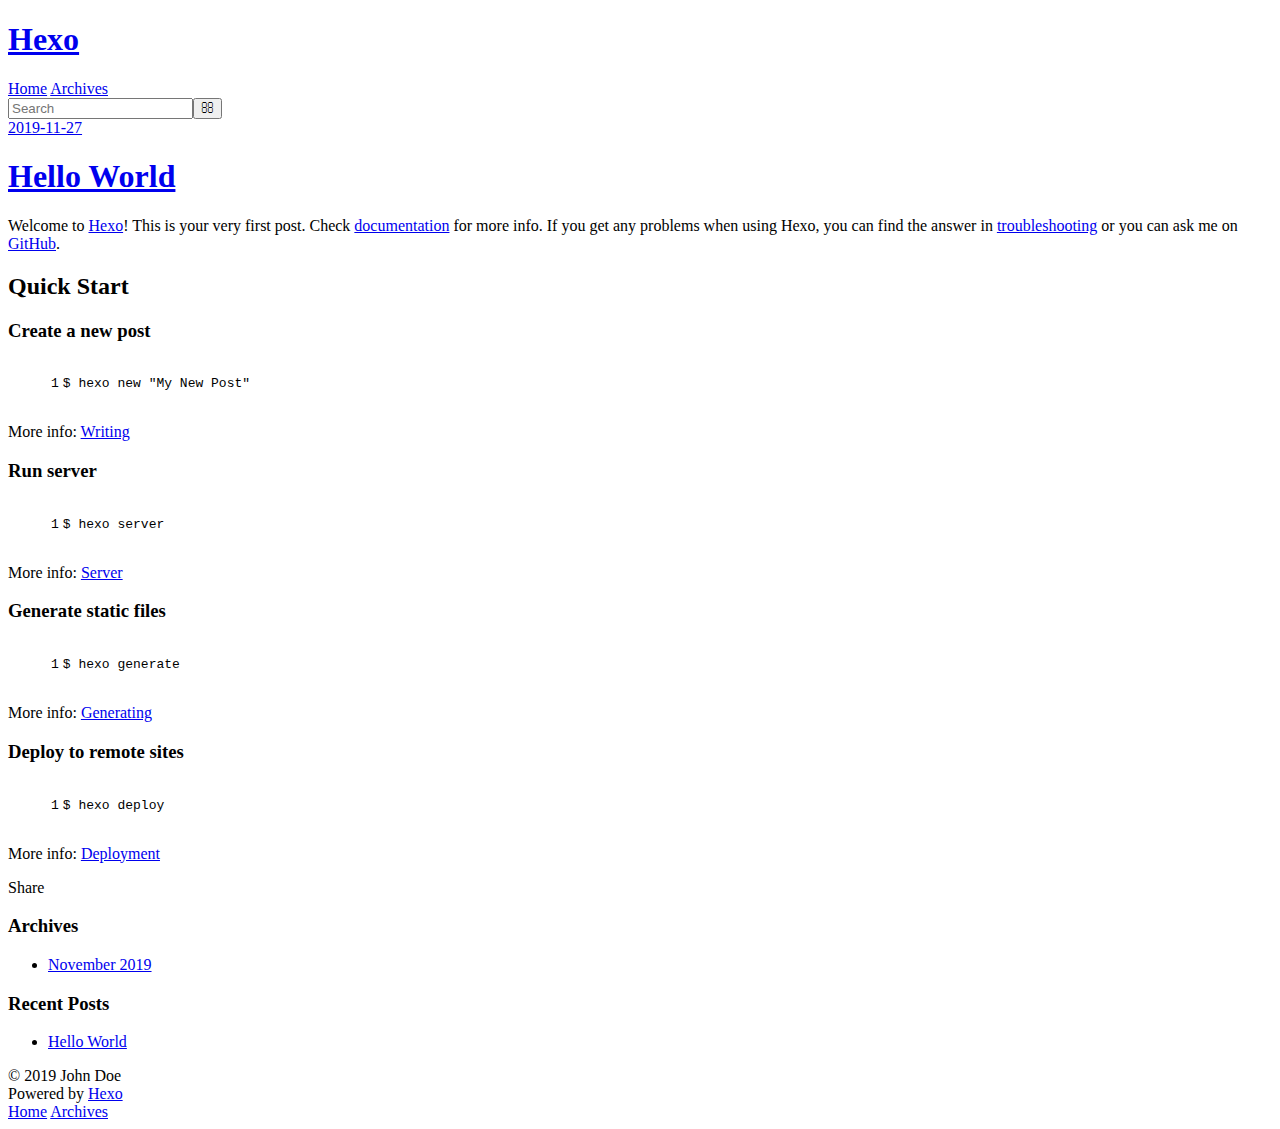
==== index.html @ f7d26cee "Site updated: 2019-11-27 18:33:15" ====
<!DOCTYPE html>
<html>
<head>
  <meta charset="utf-8">
  

  
  <title>Hexo</title>
  <meta name="viewport" content="width=device-width, initial-scale=1, maximum-scale=1">
  <meta property="og:type" content="website">
<meta property="og:title" content="Hexo">
<meta property="og:url" content="http:&#x2F;&#x2F;yoursite.com&#x2F;index.html">
<meta property="og:site_name" content="Hexo">
<meta property="og:locale" content="en">
<meta name="twitter:card" content="summary">
  
    <link rel="alternate" href="/atom.xml" title="Hexo" type="application/atom+xml">
  
  
    <link rel="icon" href="/favicon.png">
  
  
    <link href="//fonts.googleapis.com/css?family=Source+Code+Pro" rel="stylesheet" type="text/css">
  
  <link rel="stylesheet" href="/css/style.css">
</head>

<body>
  <div id="container">
    <div id="wrap">
      <header id="header">
  <div id="banner"></div>
  <div id="header-outer" class="outer">
    <div id="header-title" class="inner">
      <h1 id="logo-wrap">
        <a href="/" id="logo">Hexo</a>
      </h1>
      
    </div>
    <div id="header-inner" class="inner">
      <nav id="main-nav">
        <a id="main-nav-toggle" class="nav-icon"></a>
        
          <a class="main-nav-link" href="/">Home</a>
        
          <a class="main-nav-link" href="/archives">Archives</a>
        
      </nav>
      <nav id="sub-nav">
        
          <a id="nav-rss-link" class="nav-icon" href="/atom.xml" title="RSS Feed"></a>
        
        <a id="nav-search-btn" class="nav-icon" title="Search"></a>
      </nav>
      <div id="search-form-wrap">
        <form action="//google.com/search" method="get" accept-charset="UTF-8" class="search-form"><input type="search" name="q" class="search-form-input" placeholder="Search"><button type="submit" class="search-form-submit">&#xF002;</button><input type="hidden" name="sitesearch" value="http://yoursite.com"></form>
      </div>
    </div>
  </div>
</header>
      <div class="outer">
        <section id="main">
  
    <article id="post-hello-world" class="article article-type-post" itemscope itemprop="blogPost">
  <div class="article-meta">
    <a href="/2019/11/27/hello-world/" class="article-date">
  <time datetime="2019-11-27T10:10:55.042Z" itemprop="datePublished">2019-11-27</time>
</a>
    
  </div>
  <div class="article-inner">
    
    
      <header class="article-header">
        
  
    <h1 itemprop="name">
      <a class="article-title" href="/2019/11/27/hello-world/">Hello World</a>
    </h1>
  

      </header>
    
    <div class="article-entry" itemprop="articleBody">
      
        <p>Welcome to <a href="https://hexo.io/" target="_blank" rel="noopener">Hexo</a>! This is your very first post. Check <a href="https://hexo.io/docs/" target="_blank" rel="noopener">documentation</a> for more info. If you get any problems when using Hexo, you can find the answer in <a href="https://hexo.io/docs/troubleshooting.html" target="_blank" rel="noopener">troubleshooting</a> or you can ask me on <a href="https://github.com/hexojs/hexo/issues" target="_blank" rel="noopener">GitHub</a>.</p>
<h2 id="Quick-Start"><a href="#Quick-Start" class="headerlink" title="Quick Start"></a>Quick Start</h2><h3 id="Create-a-new-post"><a href="#Create-a-new-post" class="headerlink" title="Create a new post"></a>Create a new post</h3><figure class="highlight bash"><table><tr><td class="gutter"><pre><span class="line">1</span></pre></td><td class="code"><pre><span class="line">$ hexo new <span class="string">"My New Post"</span></span></pre></td></tr></table></figure>

<p>More info: <a href="https://hexo.io/docs/writing.html" target="_blank" rel="noopener">Writing</a></p>
<h3 id="Run-server"><a href="#Run-server" class="headerlink" title="Run server"></a>Run server</h3><figure class="highlight bash"><table><tr><td class="gutter"><pre><span class="line">1</span></pre></td><td class="code"><pre><span class="line">$ hexo server</span></pre></td></tr></table></figure>

<p>More info: <a href="https://hexo.io/docs/server.html" target="_blank" rel="noopener">Server</a></p>
<h3 id="Generate-static-files"><a href="#Generate-static-files" class="headerlink" title="Generate static files"></a>Generate static files</h3><figure class="highlight bash"><table><tr><td class="gutter"><pre><span class="line">1</span></pre></td><td class="code"><pre><span class="line">$ hexo generate</span></pre></td></tr></table></figure>

<p>More info: <a href="https://hexo.io/docs/generating.html" target="_blank" rel="noopener">Generating</a></p>
<h3 id="Deploy-to-remote-sites"><a href="#Deploy-to-remote-sites" class="headerlink" title="Deploy to remote sites"></a>Deploy to remote sites</h3><figure class="highlight bash"><table><tr><td class="gutter"><pre><span class="line">1</span></pre></td><td class="code"><pre><span class="line">$ hexo deploy</span></pre></td></tr></table></figure>

<p>More info: <a href="https://hexo.io/docs/one-command-deployment.html" target="_blank" rel="noopener">Deployment</a></p>

      
    </div>
    <footer class="article-footer">
      <a data-url="http://yoursite.com/2019/11/27/hello-world/" data-id="ck3h5hi0y0000ogti5oba0k77" class="article-share-link">Share</a>
      
      
    </footer>
  </div>
  
</article>


  


</section>
        
          <aside id="sidebar">
  
    

  
    

  
    
  
    
  <div class="widget-wrap">
    <h3 class="widget-title">Archives</h3>
    <div class="widget">
      <ul class="archive-list"><li class="archive-list-item"><a class="archive-list-link" href="/archives/2019/11/">November 2019</a></li></ul>
    </div>
  </div>


  
    
  <div class="widget-wrap">
    <h3 class="widget-title">Recent Posts</h3>
    <div class="widget">
      <ul>
        
          <li>
            <a href="/2019/11/27/hello-world/">Hello World</a>
          </li>
        
      </ul>
    </div>
  </div>

  
</aside>
        
      </div>
      <footer id="footer">
  
  <div class="outer">
    <div id="footer-info" class="inner">
      &copy; 2019 John Doe<br>
      Powered by <a href="http://hexo.io/" target="_blank">Hexo</a>
    </div>
  </div>
</footer>
    </div>
    <nav id="mobile-nav">
  
    <a href="/" class="mobile-nav-link">Home</a>
  
    <a href="/archives" class="mobile-nav-link">Archives</a>
  
</nav>
    

<script src="//ajax.googleapis.com/ajax/libs/jquery/2.0.3/jquery.min.js"></script>


  <link rel="stylesheet" href="/fancybox/jquery.fancybox.css">
  <script src="/fancybox/jquery.fancybox.pack.js"></script>


<script src="/js/script.js"></script>



  </div>
</body>
</html>
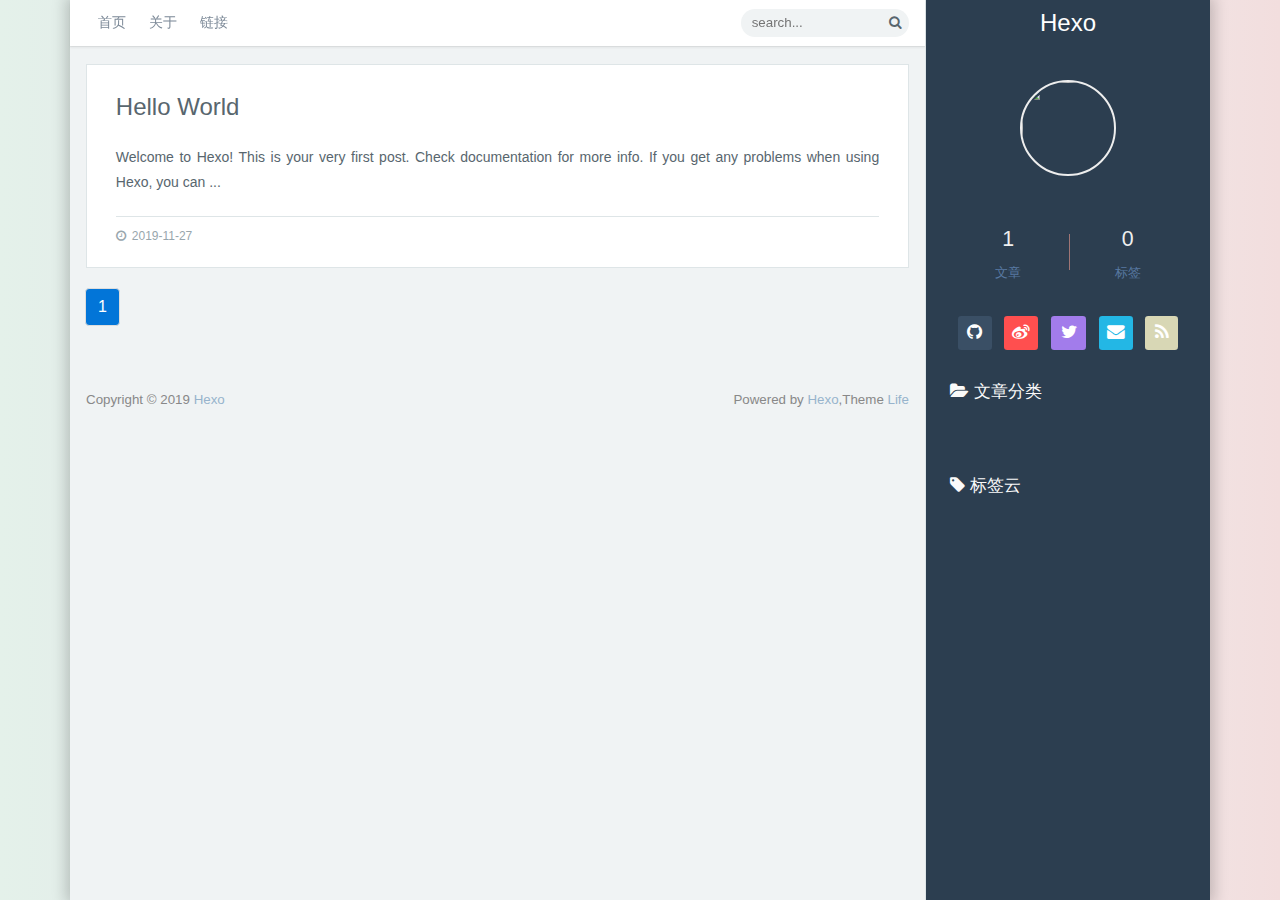
==== commit 5ae87227: "Site updated: 2019-11-27 18:50:11" ====
--- a/index.html
+++ b/index.html
@@ -1,187 +1,234 @@
-<!DOCTYPE html>
-<html>
+
+
+
+
+
+
+
+
+
+
+
+
+
+
+
+<!doctype html>
+<html lang="en">
 <head>
-  <meta charset="utf-8">
-  
-
-  
+  <meta charset="UTF-8">
+  <meta http-equiv="X-UA-Compatible" content="IE=edge, chrome=1">
+  <meta name="renderer" content="webkit">
+  <meta name="viewport" content="width=device-width, initial-scale=1, maximum-scale=1, shrink-to-fit=no", user-scalable=no">
   <title>Hexo</title>
-  <meta name="viewport" content="width=device-width, initial-scale=1, maximum-scale=1">
-  <meta property="og:type" content="website">
-<meta property="og:title" content="Hexo">
-<meta property="og:url" content="http:&#x2F;&#x2F;yoursite.com&#x2F;index.html">
-<meta property="og:site_name" content="Hexo">
-<meta property="og:locale" content="en">
-<meta name="twitter:card" content="summary">
-  
-    <link rel="alternate" href="/atom.xml" title="Hexo" type="application/atom+xml">
-  
-  
-    <link rel="icon" href="/favicon.png">
-  
-  
-    <link href="//fonts.googleapis.com/css?family=Source+Code+Pro" rel="stylesheet" type="text/css">
-  
-  <link rel="stylesheet" href="/css/style.css">
+  <link rel="shortcut icon" href="">
+  
+    
+    
+      <link rel="stylesheet" href="/css/bootstrap.min.css">
+    
+      <link rel="stylesheet" href="/css/font-awesome.min.css">
+    
+      <link rel="stylesheet" href="/css/atom-one-dark.css">
+    
+      <link rel="stylesheet" href="/css/jquery.fancybox.css">
+    
+      <link rel="stylesheet" href="/css/nprogress.min.css">
+    
+      <link rel="stylesheet" href="/css/valine.css">
+    
+      <link rel="stylesheet" href="/css/life.css">
+    
+  
+
+  
+
+  <!-- jQuery first, then Tether, then Bootstrap JS. -->
+  
+  
+  
+    <script src="/js/jquery-2.2.4.min.js"></script>
+  
+    <script src="https://cdn1.lncld.net/static/js/3.1.0/av-min.js"></script>
+  
+    <script src="/js/jquery.pjax.js"></script>
+  
+    <script src="/js/nprogress.min.js"></script>
+  
+    <script src="/js/tether.min.js"></script>
+  
+    <script src="/js/bootstrap.min.js"></script>
+  
+    <script src="/js/highlight.min.js"></script>
+  
+    <script src="/js/highlightjs-line-numbers.min.js"></script>
+  
+    <script src="/js/jquery.fancybox.js"></script>
+  
+    <script src="/js/jquery.qrcode.min.js"></script>
+  
+    <script src="/js/Valine.min.js"></script>
+  
+  
 </head>
-
 <body>
-  <div id="container">
-    <div id="wrap">
-      <header id="header">
-  <div id="banner"></div>
-  <div id="header-outer" class="outer">
-    <div id="header-title" class="inner">
-      <h1 id="logo-wrap">
-        <a href="/" id="logo">Hexo</a>
-      </h1>
-      
+<script>AV.init({appId:'',appKey:''});</script>
+<script type="text/javascript">
+      var config = {
+            ClasS: 'Counter',
+            el:'.views',
+            elP: '.views-post'
+      }
+</script>
+<div class="container">
+    <div class="row blog-box-shadow">
+        <!--博客主栏开始-->
+        <div class="col-xl-9 col-lg-12 blog-main" id="pjax-box">
+            <header class="blog-header">
+                <a href="http://yoursite.com" class="blog-header-mobile-title">Hexo</a>
+                <a href="javascript:;" target="_blank" rel="noopener" class="blog-header-navbar-btn"><i class="fa fa-bars"></i></a>
+                <nav class="blog-header-navbar blog-header-fixed">
+                    <ul class="blog-navbar-links">
+                        
+                          <li class="blog-nav-item"><a href="/" class="transition">首页</a></li>
+                        
+                          <li class="blog-nav-item"><a href="/about/" class="transition">关于</a></li>
+                        
+                          <li class="blog-nav-item"><a href="/links/" class="transition">链接</a></li>
+                        
+                        <div class="blog-navbar-right">
+                            <form action="">
+                                <div class="input-group">
+                                    <input type="text" class="blog-header-search" placeholder="search...">
+                                    <buttn type="submit" class="blog-header-search-btn"><i class="fa fa-search"></i></buttn>
+                                </div>
+                            </form>
+                        </div>
+                    </ul>
+                </nav>
+            </header>
+                
+<div class="blog-main-post">
+	<div class="index-post-br"></div>
+  
+
+
+
+<article class="blog-post-block">
+    
+
+    <div class="blog-post-block-padding">
+        <a href="/2019/11/27/hello-world/">Hello World</a>
+        <section>
+            
+                
+                Welcome to Hexo! This is your very first post. Check documentation for more info. If you get any problems when using Hexo, you can
+                ...
+            
+        </section>
+        <footer>
+        
+            <time datetime="2019-11-27T10:10:55.042Z"><i class="fa fa-clock-o"></i>2019-11-27</time>
+        
+        
+        
+        
+        
+        </footer>
     </div>
-    <div id="header-inner" class="inner">
-      <nav id="main-nav">
-        <a id="main-nav-toggle" class="nav-icon"></a>
-        
-          <a class="main-nav-link" href="/">Home</a>
-        
-          <a class="main-nav-link" href="/archives">Archives</a>
-        
-      </nav>
-      <nav id="sub-nav">
-        
-          <a id="nav-rss-link" class="nav-icon" href="/atom.xml" title="RSS Feed"></a>
-        
-        <a id="nav-search-btn" class="nav-icon" title="Search"></a>
-      </nav>
-      <div id="search-form-wrap">
-        <form action="//google.com/search" method="get" accept-charset="UTF-8" class="search-form"><input type="search" name="q" class="search-form-input" placeholder="Search"><button type="submit" class="search-form-submit">&#xF002;</button><input type="hidden" name="sitesearch" value="http://yoursite.com"></form>
-      </div>
+</article>
+
+
+
+  
+    <nav id="pagination" class="blog-pagination">
+            <span class="page-number current">1</span>
+    </nav>
+
+ </div>
+
+                
+            <footer class="blog-footer">
+                <p class="blog-footer-left">Copyright ©  2019 <a href="http://yoursite.com">Hexo</a></p>
+                <p class="blog-footer-right">Powered by <a href="https://hexo.io" target="_blank">Hexo</a>,Theme <a href="https://note.isweic.com/themes-life/" target="_blank">Life</a></p>
+            </footer>
+        </div><!--博客主栏结束-->
+        <!--博客侧边栏开始-->
+        <div class="col-xl-3 blog-sidebar">
+            <div class="blog-sidebar-title">
+                <a href="">Hexo</a>
+            </div>
+            <div class="blog-sidebar-logo">
+                <img src="http://dl.weic96.cn/logo.png">
+            </div>
+            <div class="blog-sidebar-count blog-sidebar-padding">
+                <div class="blog-sidebar-count-left">
+                    <p class="blog-sidebar-count-p">1</p>
+                    <span class="blog-sidebar-count-span">文章</span>
+                </div>
+                <div class="blog-sidebar-count-right">
+                    <p class="blog-sidebar-count-p">0</p>
+                    <span class="blog-sidebar-count-span">标签</span>
+                </div>
+                <div style="clear: both;"></div>
+            </div>
+            <div class="blog-sidebar-icon blog-sidebar-padding">
+                <ul>
+                    <li><a href="" class="icon-github" target="_blank" data-toggle="tooltip" data-placement="top" title="Github"><i class="fa fa-github"></i></a></li>
+                    <li><a href="" class="icon-weibo" target="_blank" data-toggle="tooltip" data-placement="top" title="新浪微博"><i class="fa fa-weibo"></i></a></li>
+                    <li><a href="" class="icon-twitter" target="_blank" data-toggle="tooltip" data-placement="top" title="Twitter"><i class="fa fa-twitter"></i></a></li>
+                    <!--<li><a href="" class="icon-facebook" target="_blank" data-toggle="tooltip" data-placement="top" title="FaceBook"><i class="fa fa-facebook"></i></a></li>-->
+                    <li><a href="mailto:" class="icon-email" data-toggle="tooltip" data-placement="top" title="E-Mail"><i class="fa fa-envelope"></i></a></li>
+                    <li><a href="" class="icon-rss" data-toggle="tooltip" target="_blank" data-placement="top" title="RSS"><i class="fa fa-rss"></i></a></li>
+                </ul>
+            </div>
+            <div class="blog-sidebar-categories">
+                <h4 class="blog-sidebar-h4"><i class="fa fa-folder-open"></i>&nbsp;文章分类</h4>
+                <ul class="list-group blog-sidebar-padding">
+                  
+                </ul>
+            </div>
+            <div class="blog-sidebar-tags">
+                <h4 class="blog-sidebar-h4"><i class="fa fa-tag"></i>&nbsp;标签云</h4>
+                <ul class="blog-sidebar-tags-ul blog-sidebar-padding">
+                  
+                </ul>
+            </div>
+            <script>
+              // 博客侧栏标签云随机色
+              var tag_cloud = $('.tag-could');
+              tag_cloud.each(function () {
+                  var Cnum = 9;
+                  var Crand = parseInt(Math.random() * Cnum);
+                  $(this).addClass("tag-could" + Crand);
+              })
+            </script>
+            <!--返回顶部按钮-->
+            <div class="retop">
+                <i class="fa fa-angle-up"></i>
+            </div>
+        </div><!--博客侧边栏结束-->
     </div>
-  </div>
-</header>
-      <div class="outer">
-        <section id="main">
-  
-    <article id="post-hello-world" class="article article-type-post" itemscope itemprop="blogPost">
-  <div class="article-meta">
-    <a href="/2019/11/27/hello-world/" class="article-date">
-  <time datetime="2019-11-27T10:10:55.042Z" itemprop="datePublished">2019-11-27</time>
-</a>
-    
-  </div>
-  <div class="article-inner">
-    
-    
-      <header class="article-header">
-        
-  
-    <h1 itemprop="name">
-      <a class="article-title" href="/2019/11/27/hello-world/">Hello World</a>
-    </h1>
-  
-
-      </header>
-    
-    <div class="article-entry" itemprop="articleBody">
-      
-        <p>Welcome to <a href="https://hexo.io/" target="_blank" rel="noopener">Hexo</a>! This is your very first post. Check <a href="https://hexo.io/docs/" target="_blank" rel="noopener">documentation</a> for more info. If you get any problems when using Hexo, you can find the answer in <a href="https://hexo.io/docs/troubleshooting.html" target="_blank" rel="noopener">troubleshooting</a> or you can ask me on <a href="https://github.com/hexojs/hexo/issues" target="_blank" rel="noopener">GitHub</a>.</p>
-<h2 id="Quick-Start"><a href="#Quick-Start" class="headerlink" title="Quick Start"></a>Quick Start</h2><h3 id="Create-a-new-post"><a href="#Create-a-new-post" class="headerlink" title="Create a new post"></a>Create a new post</h3><figure class="highlight bash"><table><tr><td class="gutter"><pre><span class="line">1</span></pre></td><td class="code"><pre><span class="line">$ hexo new <span class="string">"My New Post"</span></span></pre></td></tr></table></figure>
-
-<p>More info: <a href="https://hexo.io/docs/writing.html" target="_blank" rel="noopener">Writing</a></p>
-<h3 id="Run-server"><a href="#Run-server" class="headerlink" title="Run server"></a>Run server</h3><figure class="highlight bash"><table><tr><td class="gutter"><pre><span class="line">1</span></pre></td><td class="code"><pre><span class="line">$ hexo server</span></pre></td></tr></table></figure>
-
-<p>More info: <a href="https://hexo.io/docs/server.html" target="_blank" rel="noopener">Server</a></p>
-<h3 id="Generate-static-files"><a href="#Generate-static-files" class="headerlink" title="Generate static files"></a>Generate static files</h3><figure class="highlight bash"><table><tr><td class="gutter"><pre><span class="line">1</span></pre></td><td class="code"><pre><span class="line">$ hexo generate</span></pre></td></tr></table></figure>
-
-<p>More info: <a href="https://hexo.io/docs/generating.html" target="_blank" rel="noopener">Generating</a></p>
-<h3 id="Deploy-to-remote-sites"><a href="#Deploy-to-remote-sites" class="headerlink" title="Deploy to remote sites"></a>Deploy to remote sites</h3><figure class="highlight bash"><table><tr><td class="gutter"><pre><span class="line">1</span></pre></td><td class="code"><pre><span class="line">$ hexo deploy</span></pre></td></tr></table></figure>
-
-<p>More info: <a href="https://hexo.io/docs/one-command-deployment.html" target="_blank" rel="noopener">Deployment</a></p>
-
-      
-    </div>
-    <footer class="article-footer">
-      <a data-url="http://yoursite.com/2019/11/27/hello-world/" data-id="ck3h5hi0y0000ogti5oba0k77" class="article-share-link">Share</a>
-      
-      
-    </footer>
-  </div>
-  
-</article>
-
-
-  
-
-
-</section>
-        
-          <aside id="sidebar">
-  
-    
-
-  
-    
-
-  
-    
-  
-    
-  <div class="widget-wrap">
-    <h3 class="widget-title">Archives</h3>
-    <div class="widget">
-      <ul class="archive-list"><li class="archive-list-item"><a class="archive-list-link" href="/archives/2019/11/">November 2019</a></li></ul>
-    </div>
-  </div>
-
-
-  
-    
-  <div class="widget-wrap">
-    <h3 class="widget-title">Recent Posts</h3>
-    <div class="widget">
-      <ul>
-        
-          <li>
-            <a href="/2019/11/27/hello-world/">Hello World</a>
-          </li>
-        
-      </ul>
-    </div>
-  </div>
-
-  
-</aside>
-        
-      </div>
-      <footer id="footer">
-  
-  <div class="outer">
-    <div id="footer-info" class="inner">
-      &copy; 2019 John Doe<br>
-      Powered by <a href="http://hexo.io/" target="_blank">Hexo</a>
-    </div>
-  </div>
-</footer>
-    </div>
-    <nav id="mobile-nav">
-  
-    <a href="/" class="mobile-nav-link">Home</a>
-  
-    <a href="/archives" class="mobile-nav-link">Archives</a>
-  
-</nav>
-    
-
-<script src="//ajax.googleapis.com/ajax/libs/jquery/2.0.3/jquery.min.js"></script>
-
-
-  <link rel="stylesheet" href="/fancybox/jquery.fancybox.css">
-  <script src="/fancybox/jquery.fancybox.pack.js"></script>
-
-
-<script src="/js/script.js"></script>
-
-
-
-  </div>
+</div>
+<script src="/js/LeanStatistics.min.js"></script>
+<script src="/js/Life.js"></script>
+<script type="text/javascript">
+    hljs.initHighlightingOnLoad();
+    hljs.initLineNumbersOnLoad();
+    otherF();
+    LeanStatistics();
+    $(document).pjax('a', '#pjax-box', {fragment:'#pjax-box', timeout:8000}).on('pjax:complete', function() {
+      $('pre code').each(function(i, block){
+        hljs.highlightBlock(block);
+      })
+      $('code.hljs').each(function(i, block) {
+        hljs.lineNumbersBlock(block);
+      });
+      LeanStatistics();
+    }).on('pjax:start', function() { NProgress.start(); }).on('pjax:end',   function() {
+      NProgress.done();
+      otherF();
+    });
+</script>
 </body>
-</html>+</html>
--- a/css/atom-one-dark.css
+++ b/css/atom-one-dark.css
@@ -0,0 +1,126 @@
+/*
+
+Atom One Dark by Daniel Gamage
+Original One Dark Syntax theme from https://github.com/atom/one-dark-syntax
+
+base:    #282c34
+mono-1:  #abb2bf
+mono-2:  #818896
+mono-3:  #5c6370
+hue-1:   #56b6c2
+hue-2:   #61aeee
+hue-3:   #c678dd
+hue-4:   #98c379
+hue-5:   #e06c75
+hue-5-2: #be5046
+hue-6:   #d19a66
+hue-6-2: #e6c07b
+
+*/
+
+.hljs {
+  display: block;
+  overflow-x: auto;
+  padding: 0.5em;
+  color: #abb2bf;
+  /*background: #282c34;*/
+  background: #3c4657;
+}
+
+.hljs-comment,
+.hljs-quote {
+  color: #5c6370;
+  font-style: italic;
+}
+
+.hljs-doctag,
+.hljs-keyword,
+.hljs-formula {
+  color: #c678dd;
+}
+
+.hljs-section,
+.hljs-name,
+.hljs-selector-tag,
+.hljs-deletion,
+.hljs-subst {
+  color: #e06c75;
+}
+
+.hljs-literal {
+  color: #56b6c2;
+}
+
+.hljs-string,
+.hljs-regexp,
+.hljs-addition,
+.hljs-attribute,
+.hljs-meta-string {
+  color: #98c379;
+}
+
+.hljs-built_in,
+.hljs-class .hljs-title {
+  color: #e6c07b;
+}
+
+.hljs-attr,
+.hljs-variable,
+.hljs-template-variable,
+.hljs-type,
+.hljs-selector-class,
+.hljs-selector-attr,
+.hljs-selector-pseudo,
+.hljs-number {
+  color: #d19a66;
+}
+
+.hljs-symbol,
+.hljs-bullet,
+.hljs-link,
+.hljs-meta,
+.hljs-selector-id,
+.hljs-title {
+  color: #61aeee;
+}
+
+.hljs-emphasis {
+  font-style: italic;
+}
+
+.hljs-strong {
+  font-weight: bold;
+}
+
+.hljs-link {
+  text-decoration: underline;
+}
+/*代码行号*/
+.hljs-line-numbers{
+  background-color: #3a4f65;
+}
+/*.hljs {
+  border: 0;
+  font-size: 12px;
+  display: block;
+  margin: 0;
+  width: 100%;
+}
+.hljs ul {
+  list-style: decimal;
+  margin: 0px 0px 0 40px;
+  padding: 0px;
+  color: #e0d3d3;
+}
+.hljs ul li {
+  list-style: decimal-leading-zero;
+  border-left: 1px solid #3a4f65;
+  padding: .4em;
+  padding-left: .8em;
+  margin: 0;
+  line-height: 16px;
+}
+.hljs ul li:nth-of-type(even) {
+  color: inherit;
+}*/
+/*代码行号*/--- a/css/valine.css
+++ b/css/valine.css
@@ -0,0 +1 @@
+.valine *{box-sizing:border-box;font-size:.8rem;line-height:1.42857143;color:#555;transition:all .3s ease}.valine .vwrap{margin-bottom:15px;overflow:hidden;position:relative}.valine .vwrap .vcontrol{background:#fdfdfd;font-size:0;display:flex;}.valine .vwrap .vcontrol .vident{font-size:14px;width:100%;display:flex;padding:5px 0;vertical-align:middle}.valine .vwrap .vcontrol .vident .vinput{margin-right:8px;background:#fafdff;border:.06em solid #edf4f8;color:#718c98;}.valine .veditor:focus,.valine .vwrap .vcontrol .vident .vinput:focus{border-color:#c3e5ff;outline:0;}.valine .vwrap .vcontrol .vident .vinput{}.valine .vwrap .vcontrol .vright{font-size:14px;padding:5px 0;display:inline-block;width:15%;text-align:right;vertical-align:middle;}@media screen and (max-width:520px){.valine .vwrap .vcontrol .vident{width:70%;}.valine .vwrap .vcontrol .vident .vinput{width:80%;}.valine .vwrap .vcontrol .vright{width:30%;}}.valine .vwrap .vcontrol input{background:transparent;}.valine .vwrap .vmark{position:absolute;background:rgba(0,0,0,0.65);width:100%;height:100%;left:0;top:0;}.valine .vwrap .vmark .valert{padding:15px 0;}.valine .vwrap .vmark .valert .vtext{color:#fff;padding:15px;font-size:1rem;}.valine .vwrap .vmark .valert .vcode{background:none;border:0;border-bottom:1px solid #edf4f8;}.valine .vwrap .vmark .valert .vcode:focus{border-color:#c3e5ff;}@media screen and (max-width:720px){.valine .vwrap .vmark .valert{padding:30px 0;}.valine .vwrap .vmark .valert .vtext{color:#fff;padding:10px;}}.vbtns{display:flex;padding:0 10px;}.vbtns>button{}.valine .info{font-size:0;padding:.3rem 0;border-bottom:2px dashed rgba(0,0,0,0.08);}.valine .info .count,.valine .info .power{font-size:.875rem;display:inline-block;width:50%;vertical-align:middle;padding:0;color:#333;}.valine .info .power{font-size:.7rem;color:#333;}.valine .info .power>a{color:#4285f4;font-weight:bold;}.valine a{text-decoration:none;color:#555;}.valine a:hover{color:#222;}.valine ul,.valine li{list-style:none;margin:0 auto;padding:0;}.valine .txt-center{text-align:center;}.valine .txt-right{text-align:right;}.valine .pd5{padding:5px;}.valine .pd10{padding:10px;}.valine .veditor{width:100%;height:80px;}.valine .vinput{border:none;resize:none;outline:none;padding:10px;max-width:100%;background:#fafdff;border:.06em solid #edf4f8;color:#718c98;}.valine .vbtn{display:inline-block;background:#33b1ff;border:.06em solid #edf4f8;margin-bottom:0;font-weight:400;text-align:center;vertical-align:middle;-ms-touch-action:manipulation;touch-action:manipulation;cursor:pointer;border:1px solid transparent;white-space:nowrap;padding:12px 10px;font-size:14px;line-height:1.42857143;border-radius:4px;-webkit-user-select:none;-moz-user-select:none;-ms-user-select:none;user-select:none;outline:none;min-width:60px;max-width:100%;width:100%;color:#fff;}.valine .veditor{width:99.9%;height:150px;background:url(../images/textbg.png);background-size:contain;background-repeat:no-repeat;background-position:right;background-color:#fafdff;resize:none;outline:none;padding:5px;max-width:100%;border:.06em solid #edf4f8;border-radius:4px;color:#718c98;font-size:.9rem;-webkit-transition:border-color ease-in-out .15s,-webkit-box-shadow ease-in-out .15s;transition:border-color ease-in-out .15s,-webkit-box-shadow ease-in-out .15s;-o-transition:border-color ease-in-out .15s,box-shadow ease-in-out .15s;transition:border-color ease-in-out .15s,box-shadow ease-in-out .15s;transition:border-color ease-in-out .15s,box-shadow ease-in-out .15s,-webkit-box-shadow ease-in-out .15s;}.valine .vbtn+.vbtn{margin-left:1.25rem}.valine .vbtn:active,.valine .vbtn:hover{color:#3090e4;border-color:#c3e5ff;background-color:#fff}.valine .vempty{padding:1.25px;text-align:center;color:#999;margin-top:2rem;}.valine .vlist{}.valine .vlist .vcard{position:relative;margin-top:1.625rem;}.valine .vlist .vcard .vhead .vimg{width:3.125rem;height:3.125rem;float:left;border-radius:50%;margin-right:.625rem}.valine .vlist .vcard .vhead cite{font-size:1rem;font-style:normal;color:#F55852;margin:0;}.valine .vlist .vcard .vhead cite a{color:#F55852;color:#4c4c4c;font-weight:bolder;}.valine .vlist .vcard .vhead cite a:hover{color:#D7191A}.valine .vlist .vcard .vhead cite .floor{position:absolute;right:0;top:1.25rem;font-size:.565rem;line-height:.565rem;font-weight:500;border-radius:.625rem;display:inline-block;background-color:#f0f0f0;color:#ccc;padding:3px 5px;font-style:normal}.valine .vlist .vcard .vhead .vtime{color:#b3b3b3;font-size:.75rem;line-height:1}.valine .vlist .vcard .vhead .vfooter{padding:5px 0;padding-top:2px;}.valine .vlist .vcard .vhead .vat{display:inline-block;font-size:.7rem;color:#33b1ff;cursor:pointer;float:right;}.valine .vlist .vcard section{overflow:hidden}.valine .vlist .vcard .vcontent{word-wrap:break-word;white-space:pre-wrap;word-break:break-all;text-align:justify;margin-bottom:.75rem;color:#58666e;font-size:.875rem;line-height:2;position:relative}.valine .vlist .vcard .vcontent .at{color:#33b1ff;}.valine .vlist .vcard .vcontent p{margin-bottom:12px;}.valine .vlist .vcard .vcontent a{font-size:.875rem}.valine .vlist .vcard .vcontent pre,.valine .vlist .vcard .vcontent .code,.valine .vlist .vcard .vcontent code{overflow:auto;padding:2px 6px;word-wrap:break-word;color:#555;background:#f5f2f2;border-radius:3px;font-size:.875rem;margin:5px 0}.valine .vlist .vcard .vcontent code{display:inline-block;vertical-align:middle;font-style:normal}.valine .vlist .vcard .vcontent.expand{cursor:pointer;max-height:11.25rem;overflow:hidden}.valine .vlist .vcard .vcontent.expand:before{display:block;content:"";position:absolute;width:100%;left:0;top:0;bottom:3.15rem;pointer-events:none;background:linear-gradient(180deg,rgba(255,255,255,0),rgba(255,255,255,0.9))}.valine .vlist .vcard .vcontent.expand:after{display:block;content:"Click on expand";text-align:center;color:#828586;position:absolute;width:100%;height:3.15rem;line-height:3.15rem;left:0;bottom:0;pointer-events:none;background:rgba(255,255,255,0.9)}.valine .vpage{padding:.35rem}.valine .vpage i{display:inline-block;padding:.05rem .65rem;font-size:.785rem;border:1px solid #f0f0f0;font-style:normal;cursor:pointer}.valine .vpage i+i{margin-left:.35rem}.valine .vpage i.active{border:none;color:#ccc;cursor:default}.valine .clear{content:'';display:block;clear:both}.valine .spinner{margin:0.625rem auto;width:3.15rem;height:1.875rem;text-align:center;font-size:10px}.valine .spinner>div{background-color:#9c9c9c;height:100%;width:.375rem;margin-right:0.19rem;display:inline-block;-webkit-animation:sk-stretchdelay 1.2s infinite ease-in-out;animation:sk-stretchdelay 1.2s infinite ease-in-out}.valine .spinner .r2{-webkit-animation-delay:-1.1s;animation-delay:-1.1s}.valine .spinner .r3{-webkit-animation-delay:-1.0s;animation-delay:-1.0s}.valine .spinner .r4{-webkit-animation-delay:-0.9s;animation-delay:-0.9s}.valine .spinner .r5{-webkit-animation-delay:-0.8s;animation-delay:-0.8s}@-webkit-keyframes sk-stretchdelay{0%,40%,100%{-webkit-transform:scaleY(0.4)}20%{-webkit-transform:scaleY(1)}}@keyframes sk-stretchdelay{0%,40%,100%{transform:scaleY(0.4);-webkit-transform:scaleY(0.4)}20%{transform:scaleY(1);-webkit-transform:scaleY(1)}}
--- a/css/life.css
+++ b/css/life.css
@@ -0,0 +1 @@
+body{color:#58666e;font-family:"Exo 2","Trebuchet MS",Helvetica,Arial,'PingFang SC','Hiragino Sans GB','STHeiti Light','Microsoft YaHei',SimHei,'WenQuanYi Micro Hei',sans-serif;background:-webkit-linear-gradient(180deg,#f2dede,#f0f3f4,#e1e1ea,#e4f1ea);background:-o-linear-gradient(180deg,#f2dede,#f0f3f4,#e1e1ea,#e4f1ea);background:-moz-linear-gradient(left,#f2dede,#f0f3f4,#e1e1ea,#e4f1ea)}.btn-outline-info.focus,.btn-outline-info:focus,.btn.focus,.btn:focus,a,a:focus,a:hover input,button,button:focus,input:focus{outline:0;-webkit-box-shadow:0 0 0 2px transparent;box-shadow:0 0 0 2px transparent}a:active,a:hover,a:link{text-decoration:none;outline:0}input{outline:0}textarea{resize:none}.list-group-item{background:0 0;padding:.4rem .8rem;border:1px solid #416382}.badge-default{background:#3a4f65;color:#fafafa}.tooltip{font-size:9pt;font-weight:200}.tooltip-inner{background:#3a4f65}.tooltip.bs-tether-element-attached-bottom .tooltip-inner::before,.tooltip.tooltip-top .tooltip-inner::before{border-top-color:#3a4f65}.dropdown-menu{padding:0}.dropdown-item{padding:8px;font-size:11pt;color:inherit}.transition{-webkit-transition:all 3s;-moz-transition:all 3s;-ms-transition:all 3s;-o-transition:all 3s;transition:all .3s}.retop{cursor:pointer;position:fixed;width:284px;bottom:0;z-index:999;text-align:center;padding:.4em 0;background:#2c3e50;-webkit-box-shadow:-4px 0 .5em .4em rgba(0,0,0,.06);-moz-box-shadow:-4px 0 .5em .4em rgba(0,0,0,.06);box-shadow:-4px 0 .5em .4em rgba(0,0,0,.06)}.retop>i{font-size:18pt;color:#fafafa}.page-hight{height:1200px}.blog-header{padding:0;height:auto}.blog-header-fixed{position:fixed;top:0;width:855px;z-index:999}.blog-header .blog-header-navbar{padding:5px 0;background:#fff;-webkit-box-shadow:0 2px 2px rgba(0,0,0,.05),0 1px 0 rgba(0,0,0,.05);-moz-box-shadow:0 2px 2px rgba(0,0,0,.05),0 1px 0 rgba(0,0,0,.05);box-shadow:0 2px 2px rgba(0,0,0,.05),0 1px 0 rgba(0,0,0,.05)}.blog-navbar-links{list-style:none;padding:0 1em}.blog-navbar-links>li{float:left}.blog-navbar-links .blog-nav-item a{position:relative;display:inline-block;font-size:.9rem;padding:.5em .8em;color:#7d8a98}.blog-nav-item a:hover{color:#c1aee6}.blog-nav-item>a>i{padding-right:.4em}.blog-nav-item>a>i:before{font-weight:200}.blog-navbar-right{float:right;padding-top:.24em}.blog-header-search{display:inline-block;padding:.2em .8em;font-size:10pt;color:#58666e;background:#f0f3f4;border:none;border-bottom-left-radius:180px;border-top-left-radius:180px;width:140px}.blog-header-search-btn{display:inline-block;-webkit-appearance:none;-moz-appearance:none;appearance:none;padding:4px 8px;background:#f0f3f4;border:none;color:#58666e;font-size:10pt;font-weight:200;border-bottom-right-radius:180px;border-top-right-radius:180px}.blog-box-shadow{-webkit-box-shadow:0 0 30px rgba(0,0,0,.3);-moz-box-shadow:0 0 4px 4px rgba(255,255,255,.3);box-shadow:0 0 14px 4px rgba(0,0,0,.2)}.blog-header .blog-header-navbar-btn{display:none}.blog-header-mobile-title{display:none}.blog-main{background:#f0f3f4;padding:0}.blog-main-post{padding:4em 1em}.blog-post-block{width:100%;background:#fff;margin-bottom:20px;border:1px solid #dee5e7;padding:0;padding-bottom:1.4em}.blog-post-block-img{width:100%;height:220px;overflow:hidden}.blog-post-block-img>img{width:100%;min-height:100%}.blog-post-block-padding>a{display:block;font-size:1.5em;padding-top:1em;padding-bottom:.6em;margin:0;color:#58666e;font-weight:200}.blog-post-block-padding{padding:0 1.8em}.blog-post-block-padding>section{font-size:10.5pt;line-height:1.8em;color:#58666e;padding:.4em 0}.blog-post-block-padding>section img{max-width:100%;min-height:100%}.blog-post-block-padding>footer{border-top:1px solid #dee5e7;padding-top:.8em;font-size:9pt}.blog-post-block-padding>footer>time{margin-right:1.4em;color:#98a6ad}.blog-post-block-padding>footer>time>i{color:#98a6ad;margin-right:.5em}.blog-post-block-padding>footer>span{margin-right:1.4em;color:#98a6ad}.blog-post-block-padding>footer>span>a{color:#98a6ad}.blog-post-block-padding>footer>span>i{color:#98a6ad;margin-right:.5em}.blog-pagination :first-child{border-top-left-radius:4px;border-bottom-left-radius:4px}.blog-pagination>.space,.blog-pagination>a{position:relative;display:inline-block;padding:.5rem .75rem;margin-left:-1px;line-height:1.25;color:#0275d8;background-color:#fff;border:1px solid #ddd;border-radius:2px}.blog-pagination .current{position:relative;display:inline-block;padding:.5rem .75rem;margin-left:-1px;line-height:1.25;color:#fff;background-color:#0275d8;border:1px solid #ddd}.blog-pagination :last-child{border-top-right-radius:4px;border-bottom-right-radius:4px}.pagination-typecho ol{list-style:none;padding:0}.pagination-typecho ol li{display:inline-block;position:relative;margin-left:-1px;line-height:1.25;border:1px solid #ddd;border-radius:2px}.pagination-typecho ol li a,.pagination-typecho ol li span{display:inline-block;padding:.5rem .75rem;color:#0275d8;background-color:#fff}.page-navigator .current{position:relative;display:inline-block;padding:0;margin-left:-1px;line-height:1.25;border:1px solid #ddd}.page-navigator .current a{display:inline-block;padding:.5rem .75rem;color:#fff;background-color:#0275d8}.blog-sidebar{position:relative;padding:1em 0;padding-top:0;height:auto;background:#2c3e50;border-left:1px solid #dee5e7}.blog-sidebar-padding{padding-left:1.4em;padding-right:1.4em}.blog-sidebar-title{margin-bottom:2em;position:fixed;width:284px;background:#2c3e50;z-index:999}.blog-sidebar-title>a{display:block;text-align:center;font-size:18pt;font-weight:200;color:#fff;padding:5px 0}.blog-sidebar-title-shadow{-webkit-box-shadow:0 .5em .4em rgba(0,0,0,.06);-moz-box-shadow:0 .5em .4em rgba(0,0,0,.06);box-shadow:0 .5em .4em rgba(0,0,0,.06)}.blog-sidebar-logo{padding-bottom:3em;padding-top:5em}.blog-sidebar-logo>img{display:block;margin:0 auto;width:6em;height:6em;border-radius:180px;border:2px solid #eee}.blog-sidebar-h4{position:relative;font-size:1em;color:#fafafa;font-weight:200;font-size:13pt;margin-bottom:1.5em;padding-left:1.4em;padding-right:1.4em;padding-bottom:1em}.blog-sidebar-icon{height:auto;margin-bottom:2em}.blog-sidebar-icon>ul{overflow:hidden;padding:0;margin:0;text-align:center}.blog-sidebar-icon>ul>li{display:inline;list-style:none;padding:4px}.blog-sidebar-icon>ul>li>a{display:inline-block;border-radius:.2em}.blog-sidebar-icon>ul>li>a>i{font-size:1.1em;color:#fff}.icon-github{padding:.3em .6em;background:#3a4f65}.icon-weibo{padding:.3em .5em;background-color:#ff4f4f}.icon-email{padding:.3em .5em;background:#23b7e5}.icon-rss{padding:.3em .6em;background:#d8d7b5}.icon-twitter{padding:.3em .6em;background:#a27ceb}.icon-facebook{padding:.3em .78em;background:#3b5998}.blog-sidebar-count{margin-bottom:2em}.blog-sidebar-count-left{position:relative;width:50%;height:auto;text-align:center;float:left}.blog-sidebar-count-left:before{position:absolute;top:.6em;right:-.1em;content:'';width:1px;height:60%;background-color:#a07575}.blog-sidebar-count-right{width:50%;height:auto;text-align:center;float:left}.blog-sidebar-count-p{color:#efefef;font-size:16pt;margin-bottom:.2em}.blog-sidebar-count-span{color:#5879a2;font-size:10pt}.blog-sidebar-categories{margin-bottom:2em}.list-group-item>a{color:#efdcdc;font-size:10pt;font-weight:400}.blog-sidebar-tags>ul{margin:0}.blog-sidebar-tags>ul>li{list-style:none;display:inline-block}.tag-could{display:inline-block;padding:.2em .4em;margin:.2em 0;font-size:8pt;border-radius:.2em}.tag-could0{background-color:#ff5656;color:#fff}.tag-could1{background-color:#818a91;color:#fff}.tag-could2{background-color:#e0d3d3;color:#5474a0}.tag-could3{background-color:#0275d8;color:#fff}.tag-could4{background-color:#5cb85c;color:#fff}.tag-could5{background-color:#5bc0de;color:#fff}.tag-could6{background-color:#f0ad4e;color:#fff}.tag-could7{background-color:#d9534f;color:#fff}.tag-could8{background-color:#d8d7b5;color:#fff}.tag-could9{background-color:#23b7e5;color:#fff}.blog-footer{bottom:1em;padding:0 1.2em;font-size:10pt;color:#888;width:100%}.blog-footer a{font-size:10pt;color:#97b3cc}.blog-footer>.blog-footer-left{float:left}.blog-footer>.blog-footer-right{float:right}.blog-post-page-title{padding-top:4em;padding-bottom:1em;padding-left:1em;padding-right:1em;background-color:#f6f8f8;border-bottom:1px solid #dee5e7}.blog-post-page-title>h4{margin-bottom:.4em;font-size:18pt;font-weight:200;color:#58666e}.blog-post-page-title>span,.blog-post-page-title>time{font-size:10pt;color:#8a9ba0}.blog-post-page-title>span{padding:0 .6em}.blog-post-page-title>span>a{color:#8a9ba0}.blog-post-page-title i{font-size:10pt;color:#8a9ba0;padding-right:.4em}.blog-post-page-breadcrumb{background-color:#fff;padding:.4em;font-size:10pt;color:#555}.blog-post-page-box{padding:1.5em 1em}.blog-post-page-content{padding:1.8em;margin-bottom:0}section{font-size:11pt;color:#58666e;line-height:32px;text-align:justify;margin-bottom:15px}code,hr,img,ol,pre,section p,ul{margin-bottom:30px}section pre{line-height:24px}section code{line-height:24px}section ul{list-style:disc;list-style-position:inherit}section ul ul{padding-left:18px;list-style:circle;list-style-position:inherit;margin-bottom:0}section mark{background:0 0;color:#8eaef9}section ol{padding-left:0;list-style:decimal;list-style-position:inside}section ol ol{padding-left:24px;list-style:lower-alpha;list-style-position:inside;margin-bottom:0}section a{display:inline-block;color:#f55852;padding-left:.2em;padding-right:.2em}section a:hover{color:#ff6efe}section blockquote{color:#8ba2af;background-color:#2c3e50;border-left:6px solid #ff4f4f;padding:.4em;padding-left:.6em;position:relative;line-height:30px;margin-bottom:30px;font-size:11pt;font-weight:200}section blockquote>p{margin-bottom:0}section hr{border:0;border-bottom:2px dashed #5bc0de}section img{box-shadow:0 2px 10px 2px rgba(0,0,0,.1);max-width:100%;width:100%;display:block;margin:30px auto;border:none}h2,h3,h4,h5,h6,section h1{color:#67798c}section h1{font-size:20pt;margin-top:26px;margin-bottom:30px;padding:.4em 1.8em;margin-left:-1.8em;margin-right:-1.8em}section h2{font-size:18pt;margin-top:22px;margin-bottom:30px;padding:.4em 1.7em;margin-left:-1.32em;margin-right:-1.2em}section h3{font-size:16pt;margin-top:20px;margin-bottom:30px;padding:.4em .9em;margin-left:-1.5em;margin-right:-1.35em}section h4{font-size:14pt;margin-top:14px;margin-bottom:28px;padding:.4em 1.1em;margin-left:-1.7em;margin-right:-1.52em}section h5{font-size:13pt;margin-top:14px;margin-bottom:26px;padding:.4em 1.2em;margin-left:-1.83em;margin-right:-1.64em}section h6{font-size:12pt;margin-top:14px;margin-bottom:24px;padding:.4em 1.4em;margin-left:-2em;margin-right:-1.8em}.blog-post-page-content section h1,.blog-post-page-content section h2,.blog-post-page-content section h3,.blog-post-page-content section h4,.blog-post-page-content section h5,.blog-post-page-content section h6{font-weight:200;background:#e8f9ff;border-left:3px solid #77889a}.blog-post-page-tags{border-top:1px solid #dee5e7;padding-top:.8em}.blog-post-page-tags>a{display:inline-block;padding:.3em .4em;margin:.2em;font-size:9pt;border-radius:.2em}.blog-post-page-readmore{padding:1.5em 1em}.blog-post-page-readmore-prev{float:left}.blog-post-page-readmore-next{float:right}.blog-post-page-readmore-next,.blog-post-page-readmore-prev{display:block;border:1px solid #dee5e7;border-radius:180px;background-color:#fff;padding:.4em 1em;font-size:10pt;color:inherit}#post-donate-btn,#post-qrcode-btn,.post-comments-btn{cursor:pointer}.post-donate-content{padding:0 .8em;text-align:center}.post-qrcode-content{padding:0 .8em;text-align:center}.post-qrcode-content>p{text-align:center}.post-donate-content-img{width:100%;height:auto;border:2px solid #999}.post-qrcode-content-img{display:block;margin:0 auto;width:150px;height:150px;border:2px solid #999}.comments-number-box{width:100%;border-bottom:2px dashed #f0f3f4}.comments-number-box .comments-number{display:inline-block;margin:0;padding-bottom:.3rem}.comment-list{padding:0;margin:0;margin-bottom:2em;list-style:none;overflow-y:auto}.comment-list>li{overflow:auto;margin-bottom:1.5em;position:relative}.comments-author-img{margin-right:.6em;float:left}.comments-author-img img{border-radius:180px;margin:0}.comments-author-name{font-size:11pt;color:#777}.comments-author-name a{font-size:11pt;color:#777}.comments-author-tags{background-color:#0275d8;color:#fff;display:inline-block;padding:.1em .2em;margin:.2em 0;font-size:6pt;border-radius:.2em}.comments-time{font-size:9pt;color:#5bc0de}.comments-content{color:#58666e;font-size:10pt;font-weight:200}.comments-main{float:left}.comment-children{margin-left:2.5em;margin-top:1em}.comment-children>ol{margin:0}.comment-children>ol>li{margin:0;border-bottom:none}.comments-reply-btn{position:absolute;top:0;right:0}.comments-reply-btn a{font-size:6pt;color:#5bc0de}.vcontrol{background:#fdfdfd;font-size:0;display:flex}.vcontrol .vident{font-size:14px;width:100%;display:flex;padding:5px 0;vertical-align:middle}.vcontrol .vident .vinput{margin-right:8px;background:#fafdff;border:.06em solid #edf4f8;color:#718c98}.vcontrol .vident .vinput:focus{border-color:#c3e5ff;outline:0}.vcontrol .vright{font-size:14px;padding:5px 0;display:inline-block;width:15%;text-align:right;vertical-align:middle}@media screen and (max-width:520px){.vcontrol .vident{width:70%}.vcontrol .vident .vinput{width:80%}.vcontrol .vright{width:30%}}.vcontrol input{background:0 0}.vmark{position:absolute;background:rgba(0,0,0,.65);width:100%;height:100%;left:0;top:0}.vmark .valert{padding:15px 0}.vmark .valert .vtext{color:#fff;padding:15px;font-size:1rem}.vmark .valert .vcode{background:0 0;border:0;border-bottom:1px solid #edf4f8}.vmark .valert .vcode:focus{border-color:#c3e5ff}@media screen and (max-width:720px){.vmark .valert{padding:30px 0}.vmark .valert .vtext{color:#fff;padding:10px}}.vbtns{display:flex;padding:0 10px}.veditor{width:100%;height:150px;background:url(../images/textbg.png);background-size:contain;background-repeat:no-repeat;background-position:right;background-color:#fafdff;resize:none;outline:0;padding:5px;max-width:100%;border:.06em solid #edf4f8;border-radius:4px;color:#718c98;font-size:.9rem;-webkit-transition:border-color ease-in-out .15s,-webkit-box-shadow ease-in-out .15s;transition:border-color ease-in-out .15s,-webkit-box-shadow ease-in-out .15s;-o-transition:border-color ease-in-out .15s,box-shadow ease-in-out .15s;transition:border-color ease-in-out .15s,box-shadow ease-in-out .15s;transition:border-color ease-in-out .15s,box-shadow ease-in-out .15s,-webkit-box-shadow ease-in-out .15s}.veditor:focus,.vwrap .vcontrol .vident .vinput:focus{border-color:#c3e5ff;outline:0}.vcontrol .vright{font-size:14px;padding:5px 0;display:inline-block;width:15%;text-align:right;vertical-align:middle}@media screen and (max-width:520px){.vcontrol .vident{width:70%}.vcontrol .vident .vinput{width:80%}.vcontrol .vright{width:30%}}.vbtn{display:inline-block;background:#33b1ff;border:.06em solid #edf4f8;margin-bottom:0;font-weight:400;text-align:center;vertical-align:middle;-ms-touch-action:manipulation;touch-action:manipulation;cursor:pointer;border:1px solid transparent;white-space:nowrap;padding:12px 10px;font-size:14px;line-height:1.42857143;border-radius:4px;-webkit-user-select:none;-moz-user-select:none;-ms-user-select:none;user-select:none;outline:0;min-width:60px;max-width:100%;width:100%;color:#fff}.cancel-comment-reply{position:absolute;top:0;right:0;display:none}.blog-search-page-title>h4>a{color:#2c3e50;font-size:inherit;font-weight:200;padding:0 .4em}.links-block-div{display:block;width:100%;margin:.8em 0}.links-block-btn{overflow:hidden}@media screen and (max-width:1200px){.blog-header-fixed{width:960px}.blog-sidebar{display:none}}@media screen and (max-width:990px){.blog-header-fixed{width:720px}}@media screen and (max-width:770px){.blog-header-fixed{width:540px}}@media screen and (max-width:575px){.blog-header{position:fixed;top:0;left:0;right:0;padding:.8em 0;text-align:right;background-color:#fff;z-index:999;-webkit-box-shadow:0 2px 2px rgba(0,0,0,.05),0 1px 0 rgba(0,0,0,.05);box-shadow:0 2px 2px rgba(0,0,0,.05),0 1px 0 rgba(0,0,0,.05)}.blog-header .blog-header-mobile-title{display:block;margin-left:1em;float:left;font-size:13pt;color:#6e959c}.blog-header .blog-header-navbar-btn{display:block;margin-right:1em;float:right;color:#6e959c}.blog-header-navbar{display:none;margin:0;padding:0}.blog-navbar-links{border-top:1px solid #eee;overflow:hidden;margin:0}.blog-navbar-links .blog-nav-item{clear:both}.blog-header-fixed{width:100%;top:43.19px}.blog-navbar-right{clear:both;float:left;padding:.4em 0}.blog-post-block-img{width:100%;height:190px;overflow:hidden}.index-post-br{height:.4em}.blog-footer{text-align:center;padding:.4em 0}.blog-footer .blog-footer-left{float:none;margin-bottom:.2em}.blog-footer .blog-footer-right{float:none}.post-page-more-btn{margin:.4em 0}}::-webkit-scrollbar{height:10px;width:5px}::-webkit-scrollbar-button{height:0;width:0}::-webkit-scrollbar-button:end:increment,::-webkit-scrollbar-button:start:decrement{display:block}::-webkit-scrollbar-button:vertical:end:decrement,::-webkit-scrollbar-button:vertical:start:increment{display:none}::-webkit-scrollbar-thumb:horizontal,::-webkit-scrollbar-thumb:vertical,::-webkit-scrollbar-track:horizontal,::-webkit-scrollbar-track:vertical{border-style:solid;border-color:transparent}::-webkit-scrollbar-track:vertical::-webkit-scrollbar-track:horizontal{background-clip:padding-box;background-color:#fff}::-webkit-scrollbar-thumb{-webkit-box-shadow:inset 1px 1px 0 rgba(0,0,0,.1),inset 0 -1px 0 rgba(0,0,0,.07);background-clip:padding-box;background-color:rgba(58,79,101,.8);min-height:40px;padding-top:100px}::-webkit-scrollbar-thumb:horizontal,::-webkit-scrollbar-thumb:vertical,::-webkit-scrollbar-track:horizontal,::-webkit-scrollbar-track:vertical{border-width:0}#nprogress .bar{background:#ff4f4f;z-index:1000}
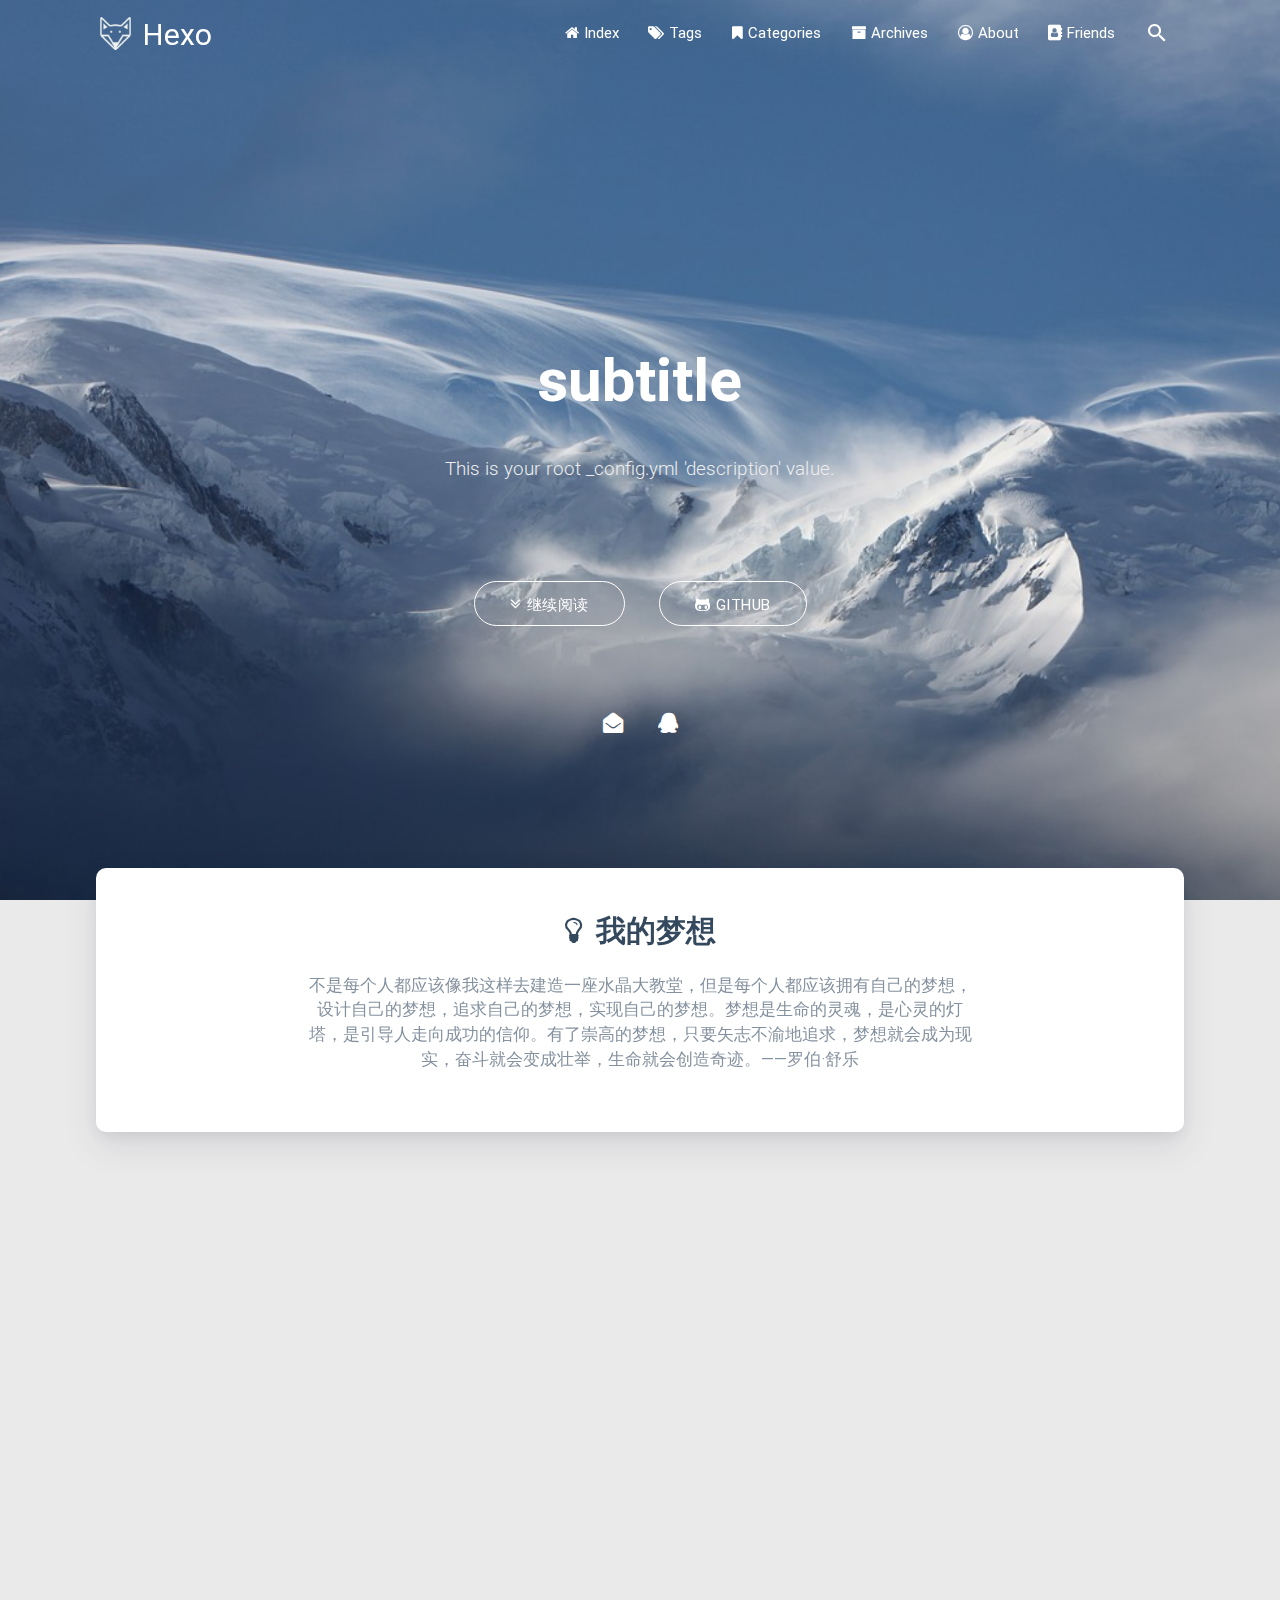
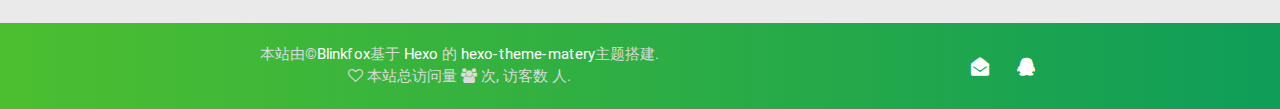
==== commit eaac73ad: "Site updated: 2019-11-28 16:51:21" ====
--- a/index.html
+++ b/index.html
@@ -1,234 +1,514 @@
-
-
-
-
-
-
-
-
-
-
-
-
-
-
-
-<!doctype html>
+<!DOCTYPE HTML>
 <html lang="en">
+
+
 <head>
-  <meta charset="UTF-8">
-  <meta http-equiv="X-UA-Compatible" content="IE=edge, chrome=1">
-  <meta name="renderer" content="webkit">
-  <meta name="viewport" content="width=device-width, initial-scale=1, maximum-scale=1, shrink-to-fit=no", user-scalable=no">
-  <title>Hexo</title>
-  <link rel="shortcut icon" href="">
-  
-    
-    
-      <link rel="stylesheet" href="/css/bootstrap.min.css">
-    
-      <link rel="stylesheet" href="/css/font-awesome.min.css">
-    
-      <link rel="stylesheet" href="/css/atom-one-dark.css">
-    
-      <link rel="stylesheet" href="/css/jquery.fancybox.css">
-    
-      <link rel="stylesheet" href="/css/nprogress.min.css">
-    
-      <link rel="stylesheet" href="/css/valine.css">
-    
-      <link rel="stylesheet" href="/css/life.css">
-    
-  
-
-  
-
-  <!-- jQuery first, then Tether, then Bootstrap JS. -->
-  
-  
-  
-    <script src="/js/jquery-2.2.4.min.js"></script>
-  
-    <script src="https://cdn1.lncld.net/static/js/3.1.0/av-min.js"></script>
-  
-    <script src="/js/jquery.pjax.js"></script>
-  
-    <script src="/js/nprogress.min.js"></script>
-  
-    <script src="/js/tether.min.js"></script>
-  
-    <script src="/js/bootstrap.min.js"></script>
-  
-    <script src="/js/highlight.min.js"></script>
-  
-    <script src="/js/highlightjs-line-numbers.min.js"></script>
-  
-    <script src="/js/jquery.fancybox.js"></script>
-  
-    <script src="/js/jquery.qrcode.min.js"></script>
-  
-    <script src="/js/Valine.min.js"></script>
-  
-  
+    <meta charset="utf-8">
+    <meta name="keywords" content="Hexo">
+    <meta name="description" content="Hexo">
+    <meta http-equiv="X-UA-Compatible" content="IE=edge">
+    <meta name="viewport" content="width=device-width, initial-scale=1.0">
+    <meta name="renderer" content="webkit|ie-stand|ie-comp">
+    <meta name="mobile-web-app-capable" content="yes">
+    <meta name="format-detection" content="telephone=no">
+    <meta name="apple-mobile-web-app-capable" content="yes">
+    <meta name="apple-mobile-web-app-status-bar-style" content="black-translucent">
+    <title>Hexo</title>
+    <link rel="icon" type="image/png" href="/favicon.png">
+
+    <link rel="stylesheet" type="text/css" href="/libs/awesome/css/font-awesome.min.css">
+    <link rel="stylesheet" type="text/css" href="/libs/materialize/css/materialize.min.css">
+    <link rel="stylesheet" type="text/css" href="/libs/aos/aos.css">
+    <link rel="stylesheet" type="text/css" href="/libs/animate/animate.min.css">
+    <link rel="stylesheet" type="text/css" href="/libs/lightGallery/css/lightgallery.min.css">
+    <link rel="stylesheet" type="text/css" href="/css/matery.css">
+    <link rel="stylesheet" type="text/css" href="/css/my.css">
+    <style type="text/css">
+        
+    </style>
+
+    <script src="/libs/jquery/jquery-2.2.0.min.js"></script>
 </head>
+
+
 <body>
-<script>AV.init({appId:'',appKey:''});</script>
+
+<header class="navbar-fixed">
+    <nav id="headNav" class="bg-color nav-transparent">
+        <div id="navContainer" class="container">
+            <div class="nav-wrapper">
+                <div class="brand-logo">
+                    <a href="/" class="waves-effect waves-light">
+                        
+                        <img src="/medias/logo.png" class="logo-img hide-on-small-only">
+                        
+                        <span class="logo-span">Hexo</span>
+                    </a>
+                </div>
+                
+
+<a href="#" data-activates="mobile-nav" class="button-collapse"><i class="fa fa-navicon"></i></a>
+<ul class="right">
+    
+    <li class="hide-on-med-and-down">
+        <a href="/" class="waves-effect waves-light">
+            
+            <i class="fa fa-home"></i>
+            
+            <span>Index</span>
+        </a>
+    </li>
+    
+    <li class="hide-on-med-and-down">
+        <a href="/tags" class="waves-effect waves-light">
+            
+            <i class="fa fa-tags"></i>
+            
+            <span>Tags</span>
+        </a>
+    </li>
+    
+    <li class="hide-on-med-and-down">
+        <a href="/categories" class="waves-effect waves-light">
+            
+            <i class="fa fa-bookmark"></i>
+            
+            <span>Categories</span>
+        </a>
+    </li>
+    
+    <li class="hide-on-med-and-down">
+        <a href="/archives" class="waves-effect waves-light">
+            
+            <i class="fa fa-archive"></i>
+            
+            <span>Archives</span>
+        </a>
+    </li>
+    
+    <li class="hide-on-med-and-down">
+        <a href="/about" class="waves-effect waves-light">
+            
+            <i class="fa fa-user-circle-o"></i>
+            
+            <span>About</span>
+        </a>
+    </li>
+    
+    <li class="hide-on-med-and-down">
+        <a href="/friends" class="waves-effect waves-light">
+            
+            <i class="fa fa-address-book"></i>
+            
+            <span>Friends</span>
+        </a>
+    </li>
+    
+    <li>
+        <a id="toggleSearch" class="waves-effect waves-light">
+            <i id="searchIcon" class="mdi-action-search" title="Search"></i>
+        </a>
+    </li>
+
+</ul>
+
+<div class="side-nav" id="mobile-nav">
+
+    <div class="mobile-head bg-color">
+        
+        <img src="/medias/logo.png" class="logo-img circle responsive-img">
+        
+        <div class="logo-name">Hexo</div>
+        <div class="logo-desc">
+            
+            Never really desperate, only the lost of the soul.
+            
+        </div>
+    </div>
+
+    
+
+    <ul class="menu-list mobile-menu-list">
+        
+        <li>
+            <a href="/" class="waves-effect waves-light">
+                
+                <i class="fa fa-fw fa-home"></i>
+                
+                Index
+            </a>
+        </li>
+        
+        <li>
+            <a href="/tags" class="waves-effect waves-light">
+                
+                <i class="fa fa-fw fa-tags"></i>
+                
+                Tags
+            </a>
+        </li>
+        
+        <li>
+            <a href="/categories" class="waves-effect waves-light">
+                
+                <i class="fa fa-fw fa-bookmark"></i>
+                
+                Categories
+            </a>
+        </li>
+        
+        <li>
+            <a href="/archives" class="waves-effect waves-light">
+                
+                <i class="fa fa-fw fa-archive"></i>
+                
+                Archives
+            </a>
+        </li>
+        
+        <li>
+            <a href="/about" class="waves-effect waves-light">
+                
+                <i class="fa fa-fw fa-user-circle-o"></i>
+                
+                About
+            </a>
+        </li>
+        
+        <li>
+            <a href="/friends" class="waves-effect waves-light">
+                
+                <i class="fa fa-fw fa-address-book"></i>
+                
+                Friends
+            </a>
+        </li>
+        
+        
+        <li><div class="divider"></div></li>
+        <li>
+            <a href="https://github.com/blinkfox/hexo-theme-matery" class="waves-effect waves-light" target="_blank">
+                <i class="fa fa-github-square fa-fw"></i>Fork Me
+            </a>
+        </li>
+        
+    </ul>
+
+    <div class="social-link">
+
+
+    <a href="mailto:xxx@xx.xx" class="tooltipped" target="_blank" data-tooltip="邮件联系我" data-position="top" data-delay="50">
+        <i class="fa fa-envelope-open"></i>
+    </a>
+
+
+
+    <a href="tencent://AddContact/?fromId=50&fromSubId=1&subcmd=all&uin=123123123" target="_blank" rel="noopener" class="tooltipped" data-tooltip="QQ联系我: 123123123" data-position="top" data-delay="50">
+        <i class="fa fa-qq"></i>
+    </a>
+
+
+</div>
+</div>
+
+            </div>
+        </div>
+
+        
+        <style>
+    .nav-transparent .github-corner {
+        display: none !important;
+    }
+
+    .github-corner {
+        position: absolute;
+        z-index: 10;
+        top: 0;
+        right: 0;
+        border: 0;
+        transform: scale(1.1);
+    }
+
+    .github-corner svg {
+        color: #0f9d58;
+        fill: #fff;
+        height: 64px;
+        width: 64px;
+    }
+
+    .github-corner:hover .octo-arm {
+        animation: a 0.56s ease-in-out;
+    }
+
+    .github-corner .octo-arm {
+        animation: none;
+    }
+
+    @keyframes a {
+        0%,
+        to {
+            transform: rotate(0);
+        }
+        20%,
+        60% {
+            transform: rotate(-25deg);
+        }
+        40%,
+        80% {
+            transform: rotate(10deg);
+        }
+    }
+</style>
+
+<a href="https://github.com/blinkfox/hexo-theme-matery" class="github-corner tooltipped hide-on-med-and-down" target="_blank"
+   data-tooltip="Fork Me" data-position="left" data-delay="50">
+    <svg viewBox="0 0 250 250" aria-hidden="true">
+        <path d="M0,0 L115,115 L130,115 L142,142 L250,250 L250,0 Z"></path>
+        <path d="M128.3,109.0 C113.8,99.7 119.0,89.6 119.0,89.6 C122.0,82.7 120.5,78.6 120.5,78.6 C119.2,72.0 123.4,76.3 123.4,76.3 C127.3,80.9 125.5,87.3 125.5,87.3 C122.9,97.6 130.6,101.9 134.4,103.2"
+              fill="currentColor" style="transform-origin: 130px 106px;" class="octo-arm"></path>
+        <path d="M115.0,115.0 C114.9,115.1 118.7,116.5 119.8,115.4 L133.7,101.6 C136.9,99.2 139.9,98.4 142.2,98.6 C133.8,88.0 127.5,74.4 143.8,58.0 C148.5,53.4 154.0,51.2 159.7,51.0 C160.3,49.4 163.2,43.6 171.4,40.1 C171.4,40.1 176.1,42.5 178.8,56.2 C183.1,58.6 187.2,61.8 190.9,65.4 C194.5,69.0 197.7,73.2 200.1,77.6 C213.8,80.2 216.3,84.9 216.3,84.9 C212.7,93.1 206.9,96.0 205.4,96.6 C205.1,102.4 203.0,107.8 198.3,112.5 C181.9,128.9 168.3,122.5 157.7,114.1 C157.9,116.9 156.7,120.9 152.7,124.9 L141.0,136.5 C139.8,137.7 141.6,141.9 141.8,141.8 Z"
+              fill="currentColor" class="octo-body"></path>
+    </svg>
+</a>
+        
+    </nav>
+</header>
+
+<style type="text/css">
+    /* don't remove. */
+    .index-cover {
+        height: 100vh;
+    }
+</style>
+
+<div class="bg-cover index-cover about-cover" style="background-image: url('/medias/cover.jpg')">
+    <div class="container">
+        <div class="row">
+            <div class="col s10 offset-s1 m8 offset-m2 l8 offset-l2">
+                <div class="brand">
+                    <div class="title center-align">
+                    
+                        subtitle
+                    
+                    </div>
+
+                    <div class="description center-align">
+                    
+                        This is your root _config.yml 'description' value.
+                    
+                    </div>
+                </div>
+            </div>
+        </div>
+        
+        <div class="cover-btns">
+            <a href="#recommend-sections" class="waves-effect waves-light btn">
+                <i class="fa fa-angle-double-down"></i>继续阅读
+            </a>
+
+            
+            <a href="https://github.com/blinkfox/hexo-theme-matery" class="waves-effect waves-light btn" target="_blank">
+                <i class="fa fa-github-alt"></i>Github
+            </a>
+            
+        </div>
+        <div class="cover-social-link">
+
+
+    <a href="mailto:xxx@xx.xx" class="tooltipped" target="_blank" data-tooltip="邮件联系我" data-position="top" data-delay="50">
+        <i class="fa fa-envelope-open"></i>
+    </a>
+
+
+
+    <a href="tencent://AddContact/?fromId=50&fromSubId=1&subcmd=all&uin=123123123" target="_blank" rel="noopener" class="tooltipped" data-tooltip="QQ联系我: 123123123" data-position="top" data-delay="50">
+        <i class="fa fa-qq"></i>
+    </a>
+
+
+</div>
+        
+    </div>
+</div>
+
+<script>
+// Dynamically switch banner pictures every day.
+$('.bg-cover').css('background-image', 'url(/medias/banner/' + new Date().getDay() + '.jpg)');
+</script>
+
+<main class="content">
+
+    
+    <div class="index-card">
+        <div class="container ">
+            <div class="card">
+                <div class="card-content">
+                    
+                        <div class="dream">
+    
+    <div class="title center-align">
+        <i class="fa fa-lightbulb-o"></i>&nbsp;&nbsp;我的梦想
+    </div>
+    
+    <div class="row">
+        <div class="col l8 offset-l2 m10 offset-m1 s10 offset-s1 center-align text">
+            不是每个人都应该像我这样去建造一座水晶大教堂，但是每个人都应该拥有自己的梦想，设计自己的梦想，追求自己的梦想，实现自己的梦想。梦想是生命的灵魂，是心灵的灯塔，是引导人走向成功的信仰。有了崇高的梦想，只要矢志不渝地追求，梦想就会成为现实，奋斗就会变成壮举，生命就会创造奇迹。——罗伯·舒乐
+        </div>
+    </div>
+</div>
+                    
+
+                    
+
+                    
+
+                    <div id="recommend-sections" class="recommend">
+                        
+
+
+
+                    </div>
+                </div>
+            </div>
+        </div>
+    </div>
+    
+
+    
+
+    <!-- 所有文章卡片 -->
+    <article id="articles" class="container articles">
+        <div class="row article-row">
+            
+            <div class="article col s12 m6 l4" data-aos="zoom-in">
+                <div class="card">
+                    <a href="/2019/11/27/hello-world/">
+                        <div class="card-image">
+                            
+                            
+                            <img src="/medias/featureimages/12.jpg" class="responsive-img" alt="Hello World">
+                            
+                            <span class="card-title">Hello World</span>
+                        </div>
+                    </a>
+
+                    <div class="card-content article-content">
+                        <div class="summary">
+                            
+                                Welcome to Hexo! This is your very first post. Check documentation for
+                            
+                        </div>
+                        <div class="publish-info">
+                            <span class="publish-date">
+                                <i class="fa fa-clock-o fa-fw icon-date"></i>2019-11-27
+                            </span>
+                            <span class="publish-author">
+                                
+                                <i class="fa fa-user fa-fw"></i>
+                                John Doe
+                                
+                            </span>
+                        </div>
+                    </div>
+
+                    
+                </div>
+            </div>
+            
+        </div>
+    </article>
+
+</main>
+
+
+
+<footer class="page-footer bg-color">
+    <div class="container row center-align">
+        <div class="col s12 m8 l8 copy-right">
+            本站由&copy;<a href="https://blinkfox.github.io/" target="_blank">Blinkfox</a>基于
+            <a href="https://hexo.io/" target="_blank">Hexo</a> 的
+            <a href="https://github.com/blinkfox/hexo-theme-matery" target="_blank">hexo-theme-matery</a>主题搭建.
+
+            
+
+            
+			
+                <br>
+                
+                <span id="busuanzi_container_site_pv">
+                    <i class="fa fa-heart-o"></i>
+                    本站总访问量 <span id="busuanzi_value_site_pv" class="white-color"></span>
+                </span>
+                
+                
+                <span id="busuanzi_container_site_uv">
+                    <i class="fa fa-users"></i>
+                    次,&nbsp;访客数 <span id="busuanzi_value_site_uv" class="white-color"></span> 人.
+                </span>
+                
+            
+        </div>
+        <div class="col s12 m4 l4 social-link social-statis">
+
+
+    <a href="mailto:xxx@xx.xx" class="tooltipped" target="_blank" data-tooltip="邮件联系我" data-position="top" data-delay="50">
+        <i class="fa fa-envelope-open"></i>
+    </a>
+
+
+
+    <a href="tencent://AddContact/?fromId=50&fromSubId=1&subcmd=all&uin=123123123" target="_blank" rel="noopener" class="tooltipped" data-tooltip="QQ联系我: 123123123" data-position="top" data-delay="50">
+        <i class="fa fa-qq"></i>
+    </a>
+
+
+</div>
+    </div>
+</footer>
+
+<div class="progress-bar"></div>
+
+
+<!-- 搜索遮罩框 -->
+<div id="searchModal" class="modal">
+    <div class="modal-content">
+        <div class="search-header">
+            <span class="title"><i class="fa fa-search"></i>&nbsp;&nbsp;Search</span>
+            <input type="search" id="searchInput" name="s" placeholder="Please enter a search keyword"
+                   class="search-input" autofocus="">
+        </div>
+        <div id="searchResult"></div>
+    </div>
+</div>
+
+<script src="/js/search.js"></script>
 <script type="text/javascript">
-      var config = {
-            ClasS: 'Counter',
-            el:'.views',
-            elP: '.views-post'
-      }
+    searchFunc("/" + "search.xml", 'searchInput', 'searchResult');
 </script>
-<div class="container">
-    <div class="row blog-box-shadow">
-        <!--博客主栏开始-->
-        <div class="col-xl-9 col-lg-12 blog-main" id="pjax-box">
-            <header class="blog-header">
-                <a href="http://yoursite.com" class="blog-header-mobile-title">Hexo</a>
-                <a href="javascript:;" target="_blank" rel="noopener" class="blog-header-navbar-btn"><i class="fa fa-bars"></i></a>
-                <nav class="blog-header-navbar blog-header-fixed">
-                    <ul class="blog-navbar-links">
-                        
-                          <li class="blog-nav-item"><a href="/" class="transition">首页</a></li>
-                        
-                          <li class="blog-nav-item"><a href="/about/" class="transition">关于</a></li>
-                        
-                          <li class="blog-nav-item"><a href="/links/" class="transition">链接</a></li>
-                        
-                        <div class="blog-navbar-right">
-                            <form action="">
-                                <div class="input-group">
-                                    <input type="text" class="blog-header-search" placeholder="search...">
-                                    <buttn type="submit" class="blog-header-search-btn"><i class="fa fa-search"></i></buttn>
-                                </div>
-                            </form>
-                        </div>
-                    </ul>
-                </nav>
-            </header>
-                
-<div class="blog-main-post">
-	<div class="index-post-br"></div>
-  
-
-
-
-<article class="blog-post-block">
-    
-
-    <div class="blog-post-block-padding">
-        <a href="/2019/11/27/hello-world/">Hello World</a>
-        <section>
-            
-                
-                Welcome to Hexo! This is your very first post. Check documentation for more info. If you get any problems when using Hexo, you can
-                ...
-            
-        </section>
-        <footer>
-        
-            <time datetime="2019-11-27T10:10:55.042Z"><i class="fa fa-clock-o"></i>2019-11-27</time>
-        
-        
-        
-        
-        
-        </footer>
-    </div>
-</article>
-
-
-
-  
-    <nav id="pagination" class="blog-pagination">
-            <span class="page-number current">1</span>
-    </nav>
-
- </div>
-
-                
-            <footer class="blog-footer">
-                <p class="blog-footer-left">Copyright ©  2019 <a href="http://yoursite.com">Hexo</a></p>
-                <p class="blog-footer-right">Powered by <a href="https://hexo.io" target="_blank">Hexo</a>,Theme <a href="https://note.isweic.com/themes-life/" target="_blank">Life</a></p>
-            </footer>
-        </div><!--博客主栏结束-->
-        <!--博客侧边栏开始-->
-        <div class="col-xl-3 blog-sidebar">
-            <div class="blog-sidebar-title">
-                <a href="">Hexo</a>
-            </div>
-            <div class="blog-sidebar-logo">
-                <img src="http://dl.weic96.cn/logo.png">
-            </div>
-            <div class="blog-sidebar-count blog-sidebar-padding">
-                <div class="blog-sidebar-count-left">
-                    <p class="blog-sidebar-count-p">1</p>
-                    <span class="blog-sidebar-count-span">文章</span>
-                </div>
-                <div class="blog-sidebar-count-right">
-                    <p class="blog-sidebar-count-p">0</p>
-                    <span class="blog-sidebar-count-span">标签</span>
-                </div>
-                <div style="clear: both;"></div>
-            </div>
-            <div class="blog-sidebar-icon blog-sidebar-padding">
-                <ul>
-                    <li><a href="" class="icon-github" target="_blank" data-toggle="tooltip" data-placement="top" title="Github"><i class="fa fa-github"></i></a></li>
-                    <li><a href="" class="icon-weibo" target="_blank" data-toggle="tooltip" data-placement="top" title="新浪微博"><i class="fa fa-weibo"></i></a></li>
-                    <li><a href="" class="icon-twitter" target="_blank" data-toggle="tooltip" data-placement="top" title="Twitter"><i class="fa fa-twitter"></i></a></li>
-                    <!--<li><a href="" class="icon-facebook" target="_blank" data-toggle="tooltip" data-placement="top" title="FaceBook"><i class="fa fa-facebook"></i></a></li>-->
-                    <li><a href="mailto:" class="icon-email" data-toggle="tooltip" data-placement="top" title="E-Mail"><i class="fa fa-envelope"></i></a></li>
-                    <li><a href="" class="icon-rss" data-toggle="tooltip" target="_blank" data-placement="top" title="RSS"><i class="fa fa-rss"></i></a></li>
-                </ul>
-            </div>
-            <div class="blog-sidebar-categories">
-                <h4 class="blog-sidebar-h4"><i class="fa fa-folder-open"></i>&nbsp;文章分类</h4>
-                <ul class="list-group blog-sidebar-padding">
-                  
-                </ul>
-            </div>
-            <div class="blog-sidebar-tags">
-                <h4 class="blog-sidebar-h4"><i class="fa fa-tag"></i>&nbsp;标签云</h4>
-                <ul class="blog-sidebar-tags-ul blog-sidebar-padding">
-                  
-                </ul>
-            </div>
-            <script>
-              // 博客侧栏标签云随机色
-              var tag_cloud = $('.tag-could');
-              tag_cloud.each(function () {
-                  var Cnum = 9;
-                  var Crand = parseInt(Math.random() * Cnum);
-                  $(this).addClass("tag-could" + Crand);
-              })
-            </script>
-            <!--返回顶部按钮-->
-            <div class="retop">
-                <i class="fa fa-angle-up"></i>
-            </div>
-        </div><!--博客侧边栏结束-->
-    </div>
-</div>
-<script src="/js/LeanStatistics.min.js"></script>
-<script src="/js/Life.js"></script>
-<script type="text/javascript">
-    hljs.initHighlightingOnLoad();
-    hljs.initLineNumbersOnLoad();
-    otherF();
-    LeanStatistics();
-    $(document).pjax('a', '#pjax-box', {fragment:'#pjax-box', timeout:8000}).on('pjax:complete', function() {
-      $('pre code').each(function(i, block){
-        hljs.highlightBlock(block);
-      })
-      $('code.hljs').each(function(i, block) {
-        hljs.lineNumbersBlock(block);
-      });
-      LeanStatistics();
-    }).on('pjax:start', function() { NProgress.start(); }).on('pjax:end',   function() {
-      NProgress.done();
-      otherF();
-    });
-</script>
+<!-- 回到顶部按钮 -->
+<div id="backTop" class="top-scroll">
+    <a class="btn-floating btn-large waves-effect waves-light" href="#!">
+        <i class="fa fa-angle-up"></i>
+    </a>
+</div>
+
+
+<script src="/libs/materialize/js/materialize.min.js"></script>
+<script src="/libs/masonry/masonry.pkgd.min.js"></script>
+<script src="/libs/aos/aos.js"></script>
+<script src="/libs/scrollprogress/scrollProgress.min.js"></script>
+<script src="/libs/lightGallery/js/lightgallery-all.min.js"></script>
+<script src="/js/matery.js"></script>
+
+<!-- Global site tag (gtag.js) - Google Analytics -->
+
+
+
+    <script src="/libs/others/clicklove.js"></script>
+
+
+    <script async src="/libs/others/busuanzi.pure.mini.js"></script>
+
+
 </body>
-</html>
+</html>--- a/libs/lightGallery/css/lightgallery.min.css
+++ b/libs/lightGallery/css/lightgallery.min.css
@@ -0,0 +1 @@
+.lg-sub-html,.lg-toolbar{background-color:rgba(0,0,0,.45)}@font-face{font-family:lg;src:url(../fonts/lg.eot?n1z373);src:url(../fonts/lg.eot?#iefixn1z373) format("embedded-opentype"),url(../fonts/lg.woff?n1z373) format("woff"),url(../fonts/lg.ttf?n1z373) format("truetype"),url(../fonts/lg.svg?n1z373#lg) format("svg");font-weight:400;font-style:normal}.lg-icon{font-family:lg;speak:none;font-style:normal;font-weight:400;font-variant:normal;text-transform:none;line-height:1;-webkit-font-smoothing:antialiased;-moz-osx-font-smoothing:grayscale}.lg-actions .lg-next,.lg-actions .lg-prev{background-color:rgba(0,0,0,.45);border-radius:2px;color:#999;cursor:pointer;display:block;font-size:22px;margin-top:-10px;padding:8px 10px 9px;position:absolute;top:50%;z-index:1080;border:none;outline:0}.lg-actions .lg-next.disabled,.lg-actions .lg-prev.disabled{pointer-events:none;opacity:.5}.lg-actions .lg-next:hover,.lg-actions .lg-prev:hover{color:#FFF}.lg-actions .lg-next{right:20px}.lg-actions .lg-next:before{content:"\e095"}.lg-actions .lg-prev{left:20px}.lg-actions .lg-prev:after{content:"\e094"}@-webkit-keyframes lg-right-end{0%,100%{left:0}50%{left:-30px}}@-moz-keyframes lg-right-end{0%,100%{left:0}50%{left:-30px}}@-ms-keyframes lg-right-end{0%,100%{left:0}50%{left:-30px}}@keyframes lg-right-end{0%,100%{left:0}50%{left:-30px}}@-webkit-keyframes lg-left-end{0%,100%{left:0}50%{left:30px}}@-moz-keyframes lg-left-end{0%,100%{left:0}50%{left:30px}}@-ms-keyframes lg-left-end{0%,100%{left:0}50%{left:30px}}@keyframes lg-left-end{0%,100%{left:0}50%{left:30px}}.lg-outer.lg-right-end .lg-object{-webkit-animation:lg-right-end .3s;-o-animation:lg-right-end .3s;animation:lg-right-end .3s;position:relative}.lg-outer.lg-left-end .lg-object{-webkit-animation:lg-left-end .3s;-o-animation:lg-left-end .3s;animation:lg-left-end .3s;position:relative}.lg-toolbar{z-index:1082;left:0;position:absolute;top:0;width:100%}.lg-toolbar .lg-icon{color:#999;cursor:pointer;float:right;font-size:24px;height:47px;line-height:27px;padding:10px 0;text-align:center;width:50px;text-decoration:none!important;outline:0;-webkit-transition:color .2s linear;-o-transition:color .2s linear;transition:color .2s linear}.lg-toolbar .lg-icon:hover{color:#FFF}.lg-toolbar .lg-close:after{content:"\e070"}.lg-toolbar .lg-download:after{content:"\e0f2"}.lg-sub-html{bottom:0;color:#EEE;font-size:16px;left:0;padding:10px 40px;position:fixed;right:0;text-align:center;z-index:1080}.lg-sub-html h4{margin:0;font-size:13px;font-weight:700}.lg-sub-html p{font-size:12px;margin:5px 0 0}#lg-counter{color:#999;display:inline-block;font-size:16px;padding-left:20px;padding-top:12px;vertical-align:middle}.lg-next,.lg-prev,.lg-toolbar{opacity:1;-webkit-transition:-webkit-transform .35s cubic-bezier(0,0,.25,1) 0s,opacity .35s cubic-bezier(0,0,.25,1) 0s,color .2s linear;-moz-transition:-moz-transform .35s cubic-bezier(0,0,.25,1) 0s,opacity .35s cubic-bezier(0,0,.25,1) 0s,color .2s linear;-o-transition:-o-transform .35s cubic-bezier(0,0,.25,1) 0s,opacity .35s cubic-bezier(0,0,.25,1) 0s,color .2s linear;transition:transform .35s cubic-bezier(0,0,.25,1) 0s,opacity .35s cubic-bezier(0,0,.25,1) 0s,color .2s linear}.lg-hide-items .lg-prev{opacity:0;-webkit-transform:translate3d(-10px,0,0);transform:translate3d(-10px,0,0)}.lg-hide-items .lg-next{opacity:0;-webkit-transform:translate3d(10px,0,0);transform:translate3d(10px,0,0)}.lg-hide-items .lg-toolbar{opacity:0;-webkit-transform:translate3d(0,-10px,0);transform:translate3d(0,-10px,0)}body:not(.lg-from-hash) .lg-outer.lg-start-zoom .lg-object{-webkit-transform:scale3d(.5,.5,.5);transform:scale3d(.5,.5,.5);opacity:0;-webkit-transition:-webkit-transform 250ms cubic-bezier(0,0,.25,1) 0s,opacity 250ms cubic-bezier(0,0,.25,1)!important;-moz-transition:-moz-transform 250ms cubic-bezier(0,0,.25,1) 0s,opacity 250ms cubic-bezier(0,0,.25,1)!important;-o-transition:-o-transform 250ms cubic-bezier(0,0,.25,1) 0s,opacity 250ms cubic-bezier(0,0,.25,1)!important;transition:transform 250ms cubic-bezier(0,0,.25,1) 0s,opacity 250ms cubic-bezier(0,0,.25,1)!important;-webkit-transform-origin:50% 50%;-moz-transform-origin:50% 50%;-ms-transform-origin:50% 50%;transform-origin:50% 50%}body:not(.lg-from-hash) .lg-outer.lg-start-zoom .lg-item.lg-complete .lg-object{-webkit-transform:scale3d(1,1,1);transform:scale3d(1,1,1);opacity:1}.lg-outer .lg-thumb-outer{background-color:#0D0A0A;bottom:0;position:absolute;width:100%;z-index:1080;max-height:350px;-webkit-transform:translate3d(0,100%,0);transform:translate3d(0,100%,0);-webkit-transition:-webkit-transform .25s cubic-bezier(0,0,.25,1) 0s;-moz-transition:-moz-transform .25s cubic-bezier(0,0,.25,1) 0s;-o-transition:-o-transform .25s cubic-bezier(0,0,.25,1) 0s;transition:transform .25s cubic-bezier(0,0,.25,1) 0s}.lg-outer .lg-thumb-outer.lg-grab .lg-thumb-item{cursor:-webkit-grab;cursor:-moz-grab;cursor:-o-grab;cursor:-ms-grab;cursor:grab}.lg-outer .lg-thumb-outer.lg-grabbing .lg-thumb-item{cursor:move;cursor:-webkit-grabbing;cursor:-moz-grabbing;cursor:-o-grabbing;cursor:-ms-grabbing;cursor:grabbing}.lg-outer .lg-thumb-outer.lg-dragging .lg-thumb{-webkit-transition-duration:0s!important;transition-duration:0s!important}.lg-outer.lg-thumb-open .lg-thumb-outer{-webkit-transform:translate3d(0,0,0);transform:translate3d(0,0,0)}.lg-outer .lg-thumb{padding:10px 0;height:100%;margin-bottom:-5px}.lg-outer .lg-thumb-item{cursor:pointer;float:left;overflow:hidden;height:100%;border:2px solid #FFF;border-radius:4px;margin-bottom:5px}@media (min-width:1025px){.lg-outer .lg-thumb-item{-webkit-transition:border-color .25s ease;-o-transition:border-color .25s ease;transition:border-color .25s ease}}.lg-outer .lg-thumb-item.active,.lg-outer .lg-thumb-item:hover{border-color:#a90707}.lg-outer .lg-thumb-item img{width:100%;height:100%;object-fit:cover}.lg-outer.lg-has-thumb .lg-item{padding-bottom:120px}.lg-outer.lg-can-toggle .lg-item{padding-bottom:0}.lg-outer.lg-pull-caption-up .lg-sub-html{-webkit-transition:bottom .25s ease;-o-transition:bottom .25s ease;transition:bottom .25s ease}.lg-outer.lg-pull-caption-up.lg-thumb-open .lg-sub-html{bottom:100px}.lg-outer .lg-toogle-thumb{background-color:#0D0A0A;border-radius:2px 2px 0 0;color:#999;cursor:pointer;font-size:24px;height:39px;line-height:27px;padding:5px 0;position:absolute;right:20px;text-align:center;top:-39px;width:50px}.lg-outer .lg-toogle-thumb:hover,.lg-outer.lg-dropdown-active #lg-share{color:#FFF}.lg-outer .lg-toogle-thumb:after{content:"\e1ff"}.lg-outer .lg-video-cont{display:inline-block;vertical-align:middle;max-width:1140px;max-height:100%;width:100%;padding:0 5px}.lg-outer .lg-video{width:100%;height:0;padding-bottom:56.25%;overflow:hidden;position:relative}.lg-outer .lg-video .lg-object{display:inline-block;position:absolute;top:0;left:0;width:100%!important;height:100%!important}.lg-outer .lg-video .lg-video-play{width:84px;height:59px;position:absolute;left:50%;top:50%;margin-left:-42px;margin-top:-30px;z-index:1080;cursor:pointer}.lg-outer .lg-has-iframe .lg-video{-webkit-overflow-scrolling:touch;overflow:auto}.lg-outer .lg-has-vimeo .lg-video-play{background:url(../img/vimeo-play.png) no-repeat}.lg-outer .lg-has-vimeo:hover .lg-video-play{background:url(../img/vimeo-play.png) 0 -58px no-repeat}.lg-outer .lg-has-html5 .lg-video-play{background:url(../img/video-play.png) no-repeat;height:64px;margin-left:-32px;margin-top:-32px;width:64px;opacity:.8}.lg-outer .lg-has-html5:hover .lg-video-play{opacity:1}.lg-outer .lg-has-youtube .lg-video-play{background:url(../img/youtube-play.png) no-repeat}.lg-outer .lg-has-youtube:hover .lg-video-play{background:url(../img/youtube-play.png) 0 -60px no-repeat}.lg-outer .lg-video-object{width:100%!important;height:100%!important;position:absolute;top:0;left:0}.lg-outer .lg-has-video .lg-video-object{visibility:hidden}.lg-outer .lg-has-video.lg-video-playing .lg-object,.lg-outer .lg-has-video.lg-video-playing .lg-video-play{display:none}.lg-outer .lg-has-video.lg-video-playing .lg-video-object{visibility:visible}.lg-progress-bar{background-color:#333;height:5px;left:0;position:absolute;top:0;width:100%;z-index:1083;opacity:0;-webkit-transition:opacity 80ms ease 0s;-moz-transition:opacity 80ms ease 0s;-o-transition:opacity 80ms ease 0s;transition:opacity 80ms ease 0s}.lg-progress-bar .lg-progress{background-color:#a90707;height:5px;width:0}.lg-progress-bar.lg-start .lg-progress{width:100%}.lg-show-autoplay .lg-progress-bar{opacity:1}.lg-autoplay-button:after{content:"\e01d"}.lg-show-autoplay .lg-autoplay-button:after{content:"\e01a"}.lg-outer.lg-css3.lg-zoom-dragging .lg-item.lg-complete.lg-zoomable .lg-image,.lg-outer.lg-css3.lg-zoom-dragging .lg-item.lg-complete.lg-zoomable .lg-img-wrap{-webkit-transition-duration:0s;transition-duration:0s}.lg-outer.lg-use-transition-for-zoom .lg-item.lg-complete.lg-zoomable .lg-img-wrap{-webkit-transition:-webkit-transform .3s cubic-bezier(0,0,.25,1) 0s;-moz-transition:-moz-transform .3s cubic-bezier(0,0,.25,1) 0s;-o-transition:-o-transform .3s cubic-bezier(0,0,.25,1) 0s;transition:transform .3s cubic-bezier(0,0,.25,1) 0s}.lg-outer.lg-use-left-for-zoom .lg-item.lg-complete.lg-zoomable .lg-img-wrap{-webkit-transition:left .3s cubic-bezier(0,0,.25,1) 0s,top .3s cubic-bezier(0,0,.25,1) 0s;-moz-transition:left .3s cubic-bezier(0,0,.25,1) 0s,top .3s cubic-bezier(0,0,.25,1) 0s;-o-transition:left .3s cubic-bezier(0,0,.25,1) 0s,top .3s cubic-bezier(0,0,.25,1) 0s;transition:left .3s cubic-bezier(0,0,.25,1) 0s,top .3s cubic-bezier(0,0,.25,1) 0s}.lg-outer .lg-item.lg-complete.lg-zoomable .lg-img-wrap{-webkit-transform:translate3d(0,0,0);transform:translate3d(0,0,0);-webkit-backface-visibility:hidden;-moz-backface-visibility:hidden;backface-visibility:hidden}.lg-outer .lg-item.lg-complete.lg-zoomable .lg-image{-webkit-transform:scale3d(1,1,1);transform:scale3d(1,1,1);-webkit-transition:-webkit-transform .3s cubic-bezier(0,0,.25,1) 0s,opacity .15s!important;-moz-transition:-moz-transform .3s cubic-bezier(0,0,.25,1) 0s,opacity .15s!important;-o-transition:-o-transform .3s cubic-bezier(0,0,.25,1) 0s,opacity .15s!important;transition:transform .3s cubic-bezier(0,0,.25,1) 0s,opacity .15s!important;-webkit-transform-origin:0 0;-moz-transform-origin:0 0;-ms-transform-origin:0 0;transform-origin:0 0;-webkit-backface-visibility:hidden;-moz-backface-visibility:hidden;backface-visibility:hidden}#lg-zoom-in:after{content:"\e311"}#lg-actual-size{font-size:20px}#lg-actual-size:after{content:"\e033"}#lg-zoom-out{opacity:.5;pointer-events:none}#lg-zoom-out:after{content:"\e312"}.lg-zoomed #lg-zoom-out{opacity:1;pointer-events:auto}.lg-outer .lg-pager-outer{bottom:60px;left:0;position:absolute;right:0;text-align:center;z-index:1080;height:10px}.lg-outer .lg-pager-outer.lg-pager-hover .lg-pager-cont{overflow:visible}.lg-outer .lg-pager-cont{cursor:pointer;display:inline-block;overflow:hidden;position:relative;vertical-align:top;margin:0 5px}.lg-outer .lg-pager-cont:hover .lg-pager-thumb-cont{opacity:1;-webkit-transform:translate3d(0,0,0);transform:translate3d(0,0,0)}.lg-outer .lg-pager-cont.lg-pager-active .lg-pager{box-shadow:0 0 0 2px #fff inset}.lg-outer .lg-pager-thumb-cont{background-color:#fff;color:#FFF;bottom:100%;height:83px;left:0;margin-bottom:20px;margin-left:-60px;opacity:0;padding:5px;position:absolute;width:120px;border-radius:3px;-webkit-transition:opacity .15s ease 0s,-webkit-transform .15s ease 0s;-moz-transition:opacity .15s ease 0s,-moz-transform .15s ease 0s;-o-transition:opacity .15s ease 0s,-o-transform .15s ease 0s;transition:opacity .15s ease 0s,transform .15s ease 0s;-webkit-transform:translate3d(0,5px,0);transform:translate3d(0,5px,0)}.lg-outer .lg-pager-thumb-cont img{width:100%;height:100%}.lg-outer .lg-pager{background-color:rgba(255,255,255,.5);border-radius:50%;box-shadow:0 0 0 8px rgba(255,255,255,.7) inset;display:block;height:12px;-webkit-transition:box-shadow .3s ease 0s;-o-transition:box-shadow .3s ease 0s;transition:box-shadow .3s ease 0s;width:12px}.lg-outer .lg-pager:focus,.lg-outer .lg-pager:hover{box-shadow:0 0 0 8px #fff inset}.lg-outer .lg-caret{border-left:10px solid transparent;border-right:10px solid transparent;border-top:10px dashed;bottom:-10px;display:inline-block;height:0;left:50%;margin-left:-5px;position:absolute;vertical-align:middle;width:0}.lg-fullscreen:after{content:"\e20c"}.lg-fullscreen-on .lg-fullscreen:after{content:"\e20d"}.lg-outer #lg-dropdown-overlay{background-color:rgba(0,0,0,.25);bottom:0;cursor:default;left:0;position:fixed;right:0;top:0;z-index:1081;opacity:0;visibility:hidden;-webkit-transition:visibility 0s linear .18s,opacity .18s linear 0s;-o-transition:visibility 0s linear .18s,opacity .18s linear 0s;transition:visibility 0s linear .18s,opacity .18s linear 0s}.lg-outer.lg-dropdown-active #lg-dropdown-overlay,.lg-outer.lg-dropdown-active .lg-dropdown{-webkit-transition-delay:0s;transition-delay:0s;-moz-transform:translate3d(0,0,0);-o-transform:translate3d(0,0,0);-ms-transform:translate3d(0,0,0);-webkit-transform:translate3d(0,0,0);transform:translate3d(0,0,0);opacity:1;visibility:visible}.lg-outer .lg-dropdown{background-color:#fff;border-radius:2px;font-size:14px;list-style-type:none;margin:0;padding:10px 0;position:absolute;right:0;text-align:left;top:50px;opacity:0;visibility:hidden;-moz-transform:translate3d(0,5px,0);-o-transform:translate3d(0,5px,0);-ms-transform:translate3d(0,5px,0);-webkit-transform:translate3d(0,5px,0);transform:translate3d(0,5px,0);-webkit-transition:-webkit-transform .18s linear 0s,visibility 0s linear .5s,opacity .18s linear 0s;-moz-transition:-moz-transform .18s linear 0s,visibility 0s linear .5s,opacity .18s linear 0s;-o-transition:-o-transform .18s linear 0s,visibility 0s linear .5s,opacity .18s linear 0s;transition:transform .18s linear 0s,visibility 0s linear .5s,opacity .18s linear 0s}.lg-outer .lg-dropdown:after{content:"";display:block;height:0;width:0;position:absolute;border:8px solid transparent;border-bottom-color:#FFF;right:16px;top:-16px}.lg-outer .lg-dropdown>li:last-child{margin-bottom:0}.lg-outer .lg-dropdown>li:hover .lg-icon,.lg-outer .lg-dropdown>li:hover a{color:#333}.lg-outer .lg-dropdown a{color:#333;display:block;white-space:pre;padding:4px 12px;font-family:"Open Sans","Helvetica Neue",Helvetica,Arial,sans-serif;font-size:12px}.lg-outer .lg-dropdown a:hover{background-color:rgba(0,0,0,.07)}.lg-outer .lg-dropdown .lg-dropdown-text{display:inline-block;line-height:1;margin-top:-3px;vertical-align:middle}.lg-outer .lg-dropdown .lg-icon{color:#333;display:inline-block;float:none;font-size:20px;height:auto;line-height:1;margin-right:8px;padding:0;vertical-align:middle;width:auto}.lg-outer,.lg-outer .lg,.lg-outer .lg-inner{width:100%;height:100%}.lg-outer #lg-share{position:relative}.lg-outer #lg-share:after{content:"\e80d"}.lg-outer #lg-share-facebook .lg-icon{color:#3b5998}.lg-outer #lg-share-facebook .lg-icon:after{content:"\e901"}.lg-outer #lg-share-twitter .lg-icon{color:#00aced}.lg-outer #lg-share-twitter .lg-icon:after{content:"\e904"}.lg-outer #lg-share-googleplus .lg-icon{color:#dd4b39}.lg-outer #lg-share-googleplus .lg-icon:after{content:"\e902"}.lg-outer #lg-share-pinterest .lg-icon{color:#cb2027}.lg-outer #lg-share-pinterest .lg-icon:after{content:"\e903"}.lg-group:after{content:"";display:table;clear:both}.lg-outer{position:fixed;top:0;left:0;z-index:1050;text-align:left;opacity:0;-webkit-transition:opacity .15s ease 0s;-o-transition:opacity .15s ease 0s;transition:opacity .15s ease 0s}.lg-outer *{-webkit-box-sizing:border-box;-moz-box-sizing:border-box;box-sizing:border-box}.lg-outer.lg-visible{opacity:1}.lg-outer.lg-css3 .lg-item.lg-current,.lg-outer.lg-css3 .lg-item.lg-next-slide,.lg-outer.lg-css3 .lg-item.lg-prev-slide{-webkit-transition-duration:inherit!important;transition-duration:inherit!important;-webkit-transition-timing-function:inherit!important;transition-timing-function:inherit!important}.lg-outer.lg-css3.lg-dragging .lg-item.lg-current,.lg-outer.lg-css3.lg-dragging .lg-item.lg-next-slide,.lg-outer.lg-css3.lg-dragging .lg-item.lg-prev-slide{-webkit-transition-duration:0s!important;transition-duration:0s!important;opacity:1}.lg-outer.lg-grab img.lg-object{cursor:-webkit-grab;cursor:-moz-grab;cursor:-o-grab;cursor:-ms-grab;cursor:grab}.lg-outer.lg-grabbing img.lg-object{cursor:move;cursor:-webkit-grabbing;cursor:-moz-grabbing;cursor:-o-grabbing;cursor:-ms-grabbing;cursor:grabbing}.lg-outer .lg{position:relative;overflow:hidden;margin-left:auto;mar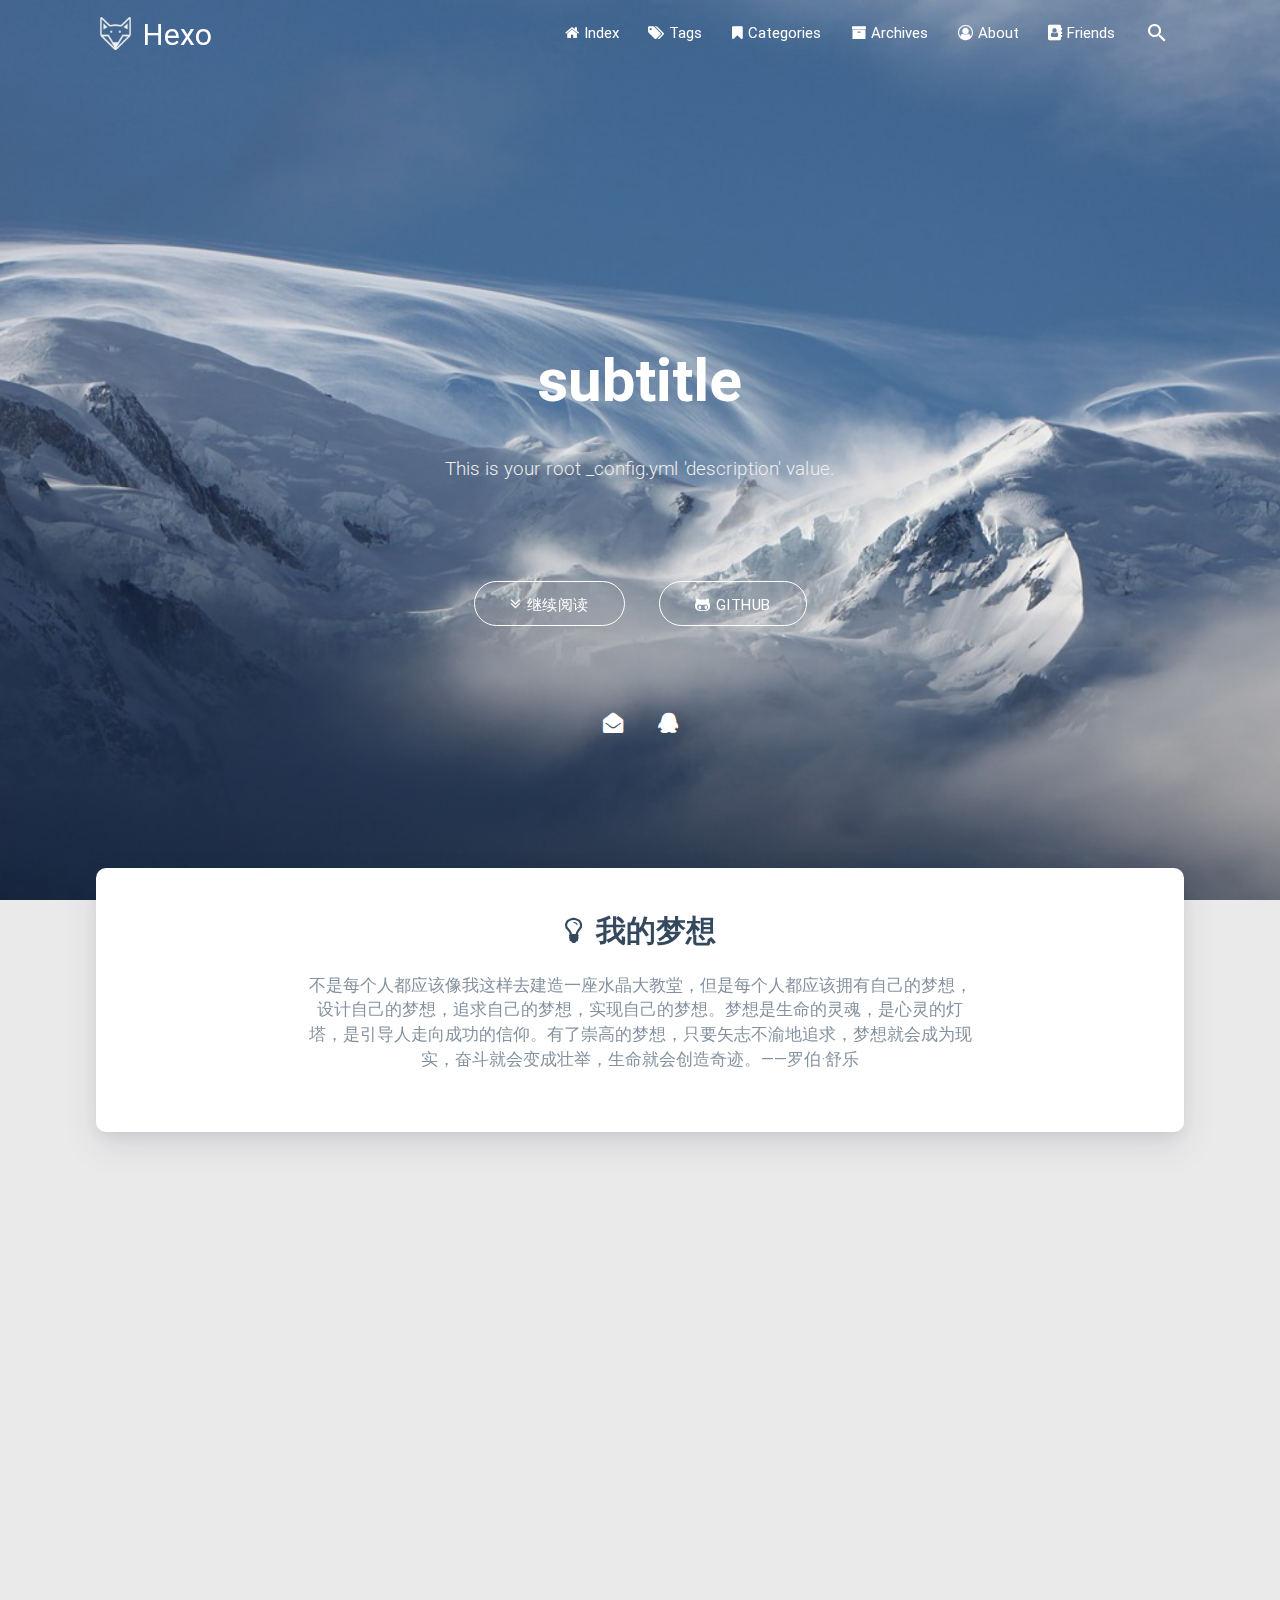
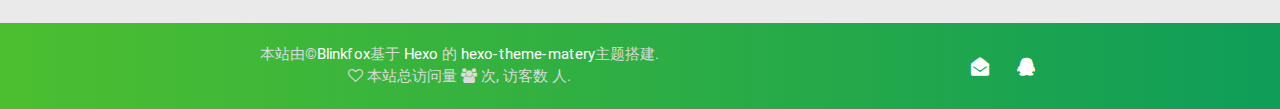
==== commit 026a582e: "Site updated: 2019-12-01 20:56:38" ====
--- a/index.html
+++ b/index.html
@@ -415,6 +415,49 @@
                 </div>
             </div>
             
+            <div class="article col s12 m6 l4" data-aos="zoom-in">
+                <div class="card">
+                    <a href="/2018/05/19/%E6%9C%89%E7%94%A8%E7%9A%84Web%20API/">
+                        <div class="card-image">
+                            
+                            
+                            <img src="/medias/featureimages/7.jpg" class="responsive-img" alt="有用的Web API">
+                            
+                            <span class="card-title">有用的Web API</span>
+                        </div>
+                    </a>
+
+                    <div class="card-content article-content">
+                        <div class="summary">
+                            
+                                方法列表querySelector（元素向下查询，返回一个）querySelectorAll（元素向下查询，返回多个）closest（元素向
+                            
+                        </div>
+                        <div class="publish-info">
+                            <span class="publish-date">
+                                <i class="fa fa-clock-o fa-fw icon-date"></i>2018-05-19
+                            </span>
+                            <span class="publish-author">
+                                
+                                <i class="fa fa-user fa-fw"></i>
+                                John Doe
+                                
+                            </span>
+                        </div>
+                    </div>
+
+                    
+                    <div class="card-action article-tags">
+                        
+                        <a href="/tags/%E6%9C%89%E7%94%A8%E7%9A%84Web-API/" target="_blank">
+                            <span class="chip bg-color">有用的Web API</span>
+                        </a>
+                        
+                    </div>
+                    
+                </div>
+            </div>
+            
         </div>
     </article>
 
